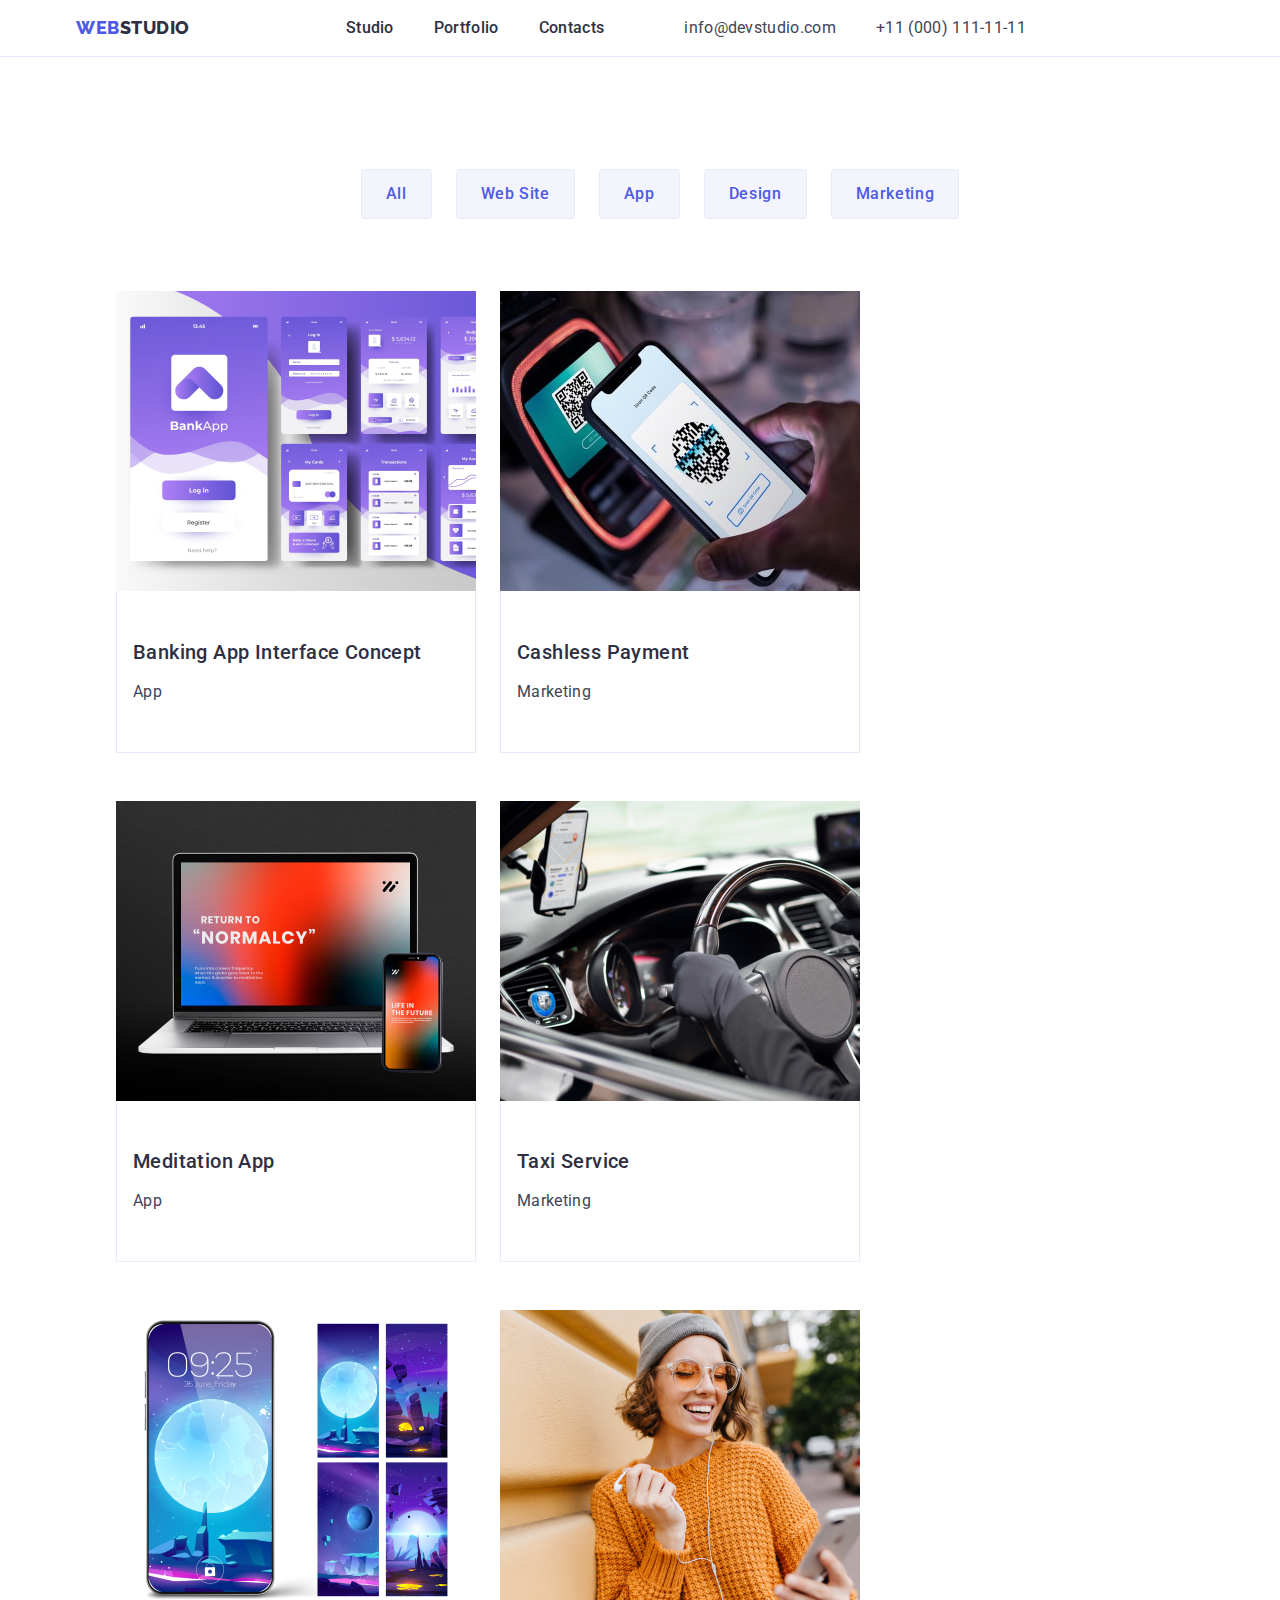
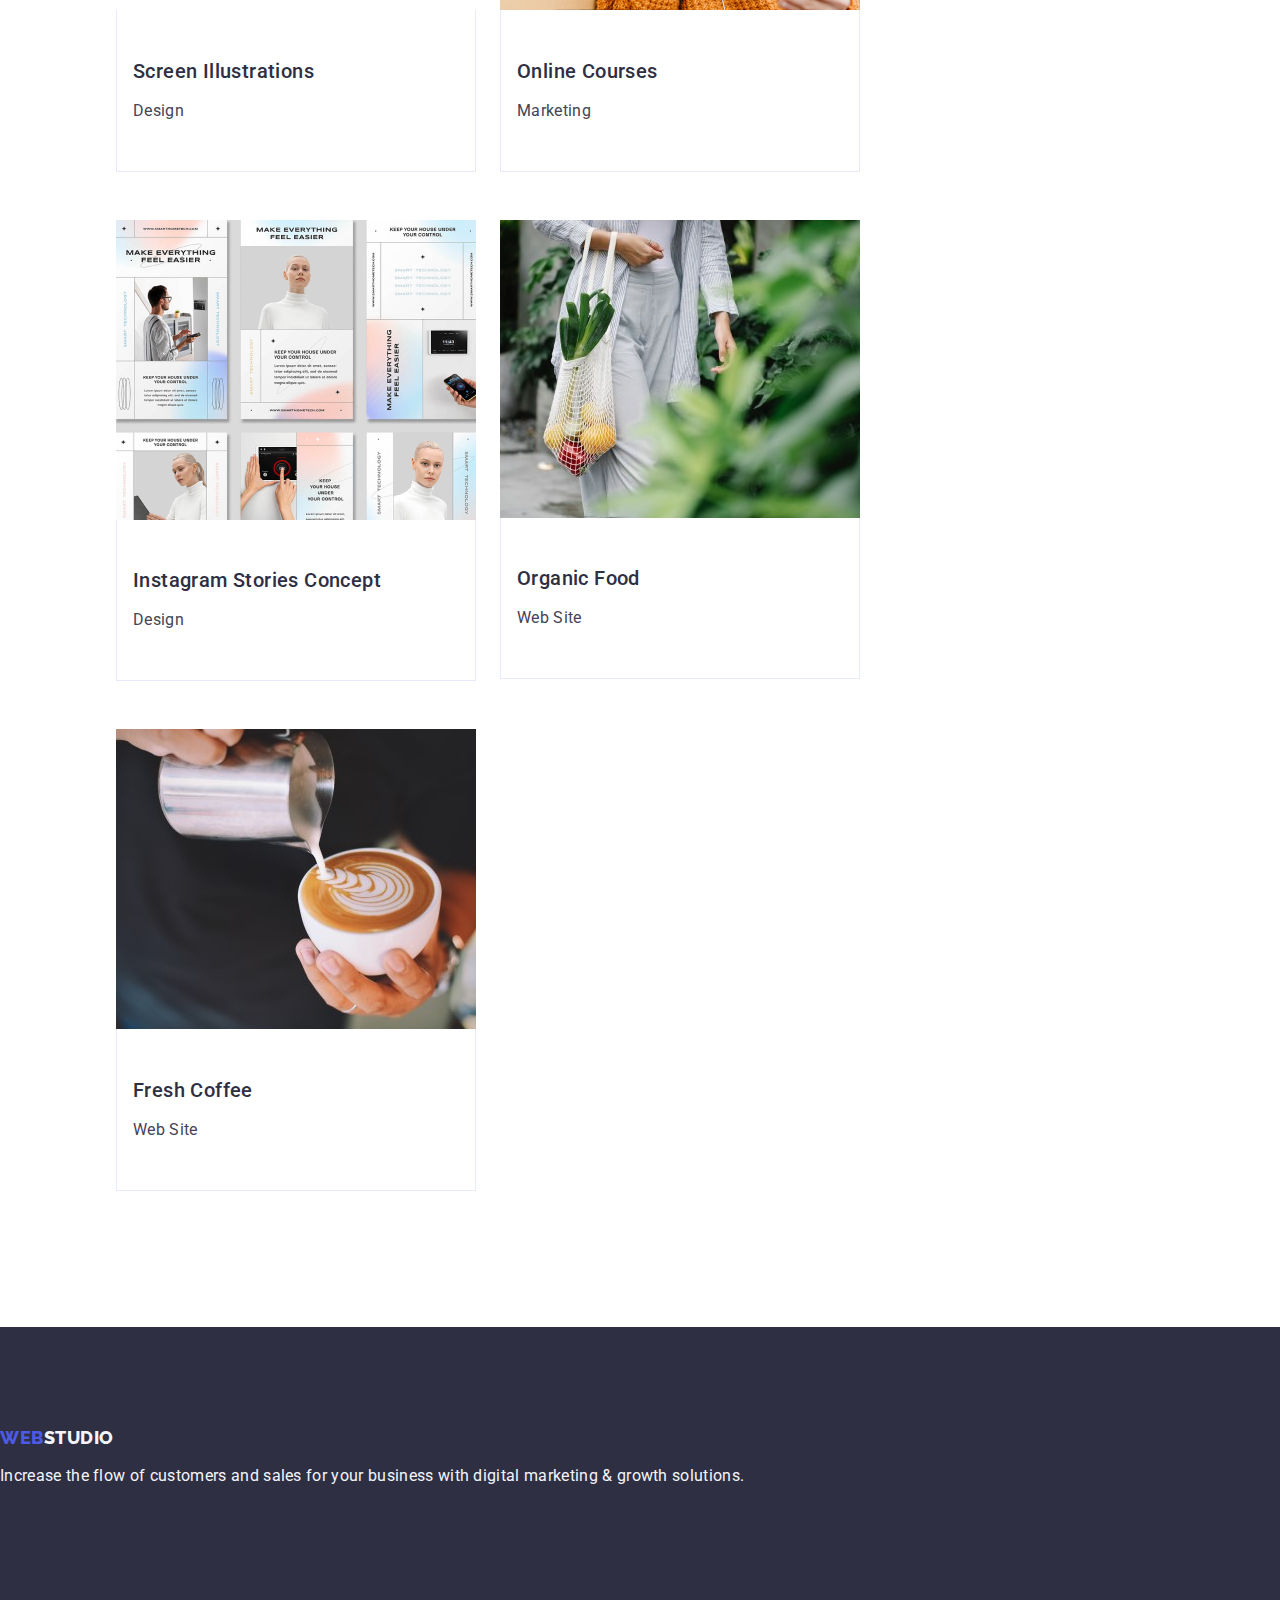
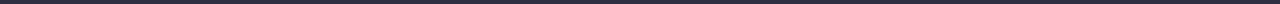
==== portfolio.html @ c30b7fd1 "revert" ====
<!DOCTYPE html>
<html lang="en">
  <head>
    <meta charset="UTF-8" />
    <meta name="viewport" content="width=device-width, initial-scale=1.0" />
    <title>Document</title>
    <link rel="fonts" href="https://fonts.googleapis.com" />
    <link rel="fonts" href="https://fonts.gstatic.com" />
    <link
      href="https://fonts.googleapis.com/css?family=Raleway"
      rel="stylesheet"
    />
    <link
      href="https://fonts.googleapis.com/css?family=Roboto"
      rel="stylesheet"
    />
    <link
      rel="stylesheet"
      href="https://cdnjs.cloudflare.com/ajax/libs/modern-normalize/1.0.0/modern-normalize.min.css"
    />
    <link rel="stylesheet" href="css/style.css" />
  </head>
  <body>
    <header class="header-style">
      <div class="div-style container">
        <nav class="liststyle nav-style nav-style-hwthree">
          <a class="logo-style link logo-style-hwthree" href="./index.html"
            >Web<span class="inside-logo">Studio</span></a
          >
          <!-- This is the menu area -->
          <ul class="list menu-style-hwthree">
            <li class="menustyle-li-hwthree">
              <a
                class="link-style link menulist-linkstyle-hwthree"
                href="./index.html"
                >Studio</a
              >
            </li>
            <li class="menustyle-li-hwthree">
              <a
                class="link-style link menulist-linkstyle-hwthree"
                href="./portfolio.html"
                >Portfolio</a
              >
            </li>
            <li class="menustyle-li-hwthree">
              <a class="link-style link menulist-linkstyle-hwthree" href=""
                >Contacts</a
              >
            </li>
          </ul>
        </nav>
        <address class="address-style">
          <ul class="list address-style-hwthree">
            <li>
              <a class="contacts-color link" href="mailto:info@devstudio.com"
                >info@devstudio.com</a
              >
            </li>
            <li>
              <a class="contacts-color link" href="tel:+110001111111"
                >+11 (000) 111-11-11</a
              >
            </li>
          </ul>
        </address>
      </div>
    </header>
    <main>
    <!--This is Main,  with one section only, BUTTONS -->
    <main>
      <section class="portfoliosection-hwthree">
        <div class="container">
          <h1 class="visually-hidden">This is Portfolio Header</h1>
          <ul class="list portfoliobuttonlist">
            <li class="portfoliobutton-li">
              <button
                class="portfoliobutton-style portfoliobuttonstyle-hwthree"
                type="button"
              >
                All
              </button>
            </li>
            <li class="portfoliobutton-li">
              <button
                class="portfoliobutton-style portfoliobuttonstyle-hwthree"
                type="button"
              >
                Web Site
              </button>
            </li>
            <li class="portfoliobutton-li">
              <button
                class="portfoliobutton-style portfoliobuttonstyle-hwthree"
                type="button"
              >
                App
              </button>
            </li>
            <li class="portfoliobutton-li">
              <button
                class="portfoliobutton-style portfoliobuttonstyle-hwthree"
                type="button"
              >
                Design
              </button>
            </li>
            <li class="portfoliobutton-li">
              <button
                class="portfoliobutton-style portfoliobuttonstyle-hwthree"
                type="button"
              >
                Marketing
              </button>
            </li>
          </ul>
          <!--  Ths is the images part -->
          <ul class="list portfolioservices-list-ul">
            <li class="portfolio">
              <a class="link" href=""
                ><img src="./images/picone.jpg" alt="pic-one" width="360" />
                <div class="portfoliolist-container">
                  <h2 class="portfolio-headers portfolioheaders-hwthree">
                    Banking App Interface Concept
                  </h2>
                  <p class="portfolio-p">App</p>
                </div>
              </a>
            </li>

            <li class="portfolio">
              <a class="link" href=""
                ><img src="./images/pictwo.jpg" alt="pic-two" width="360" />
                <div class="portfoliolist-container">
                  <h2 class="portfolio-headers portfolioheaders-hwthree">
                    Cashless Payment
                  </h2>
                  <p class="portfolio-p">Marketing</p>
                </div>
              </a>
            </li>

            <li class="portfolio">
              <a class="link" href=""
                ><img src="./images/picthree.jpg" alt="pic-three" width="360" />
                <div class="portfoliolist-container">
                  <h2 class="portfolio-headers portfolioheaders-hwthree">
                    Meditation App
                  </h2>

                  <p class="portfolio-p">App</p>
                </div></a
              >
            </li>

            <li class="portfolio">
              <a class="link" href=""
                ><img src="./images/picfour.jpg" alt="pic-four" width="360" />

                <div class="portfoliolist-container">
                  <h2 class="portfolio-headers portfolioheaders-hwthree">
                    Taxi Service
                  </h2>

                  <p class="portfolio-p">Marketing</p>
                </div></a
              >
            </li>

            <li class="portfolio">
              <a class="link" href=""
                ><img src="./images/picfive.jpg" alt="pic-five" width="360" />
                <div class="portfoliolist-container">
                  <h2 class="portfolio-headers portfolioheaders-hwthree">
                    Screen Illustrations
                  </h2>
                  <p class="portfolio-p">Design</p>
                </div></a
              >
            </li>

            <li class="portfolio">
              <a class="link" href=""
                ><img src="./images/picsix.jpg" alt="pic-six" width="360" />
                <div class="portfoliolist-container">
                  <h2 class="portfolio-headers portfolioheaders-hwthree">
                    Online Courses
                  </h2>

                  <p class="portfolio-p">Marketing</p>
                </div></a
              >
            </li>
            <li class="portfolio">
              <a class="link" href=""
                ><img src="./images/picseven.jpg" alt="pic-seven" width="360" />
                <div class="portfoliolist-container">
                  <h2 class="portfolio-headers portfolioheaders-hwthree">
                    Instagram Stories Concept
                  </h2>

                  <p class="portfolio-p">Design</p>
                </div></a
              >
            </li>
            <li class="portfolio">
              <a class="link" href=""
                ><img src="./images/piceight.jpg" alt="pic-eight" width="360" />
                <div class="portfoliolist-container">
                  <h2 class="portfolio-headers portfolioheaders-hwthree">
                    Organic Food
                  </h2>

                  <p class="portfolio-p">Web Site</p>
                </div></a
              >
            </li>
            <li class="portfolio">
              <a class="link" href=""
                ><img src="./images/picnine.jpg" alt="pic-nine" width="360" />
                <div class="portfoliolist-container">
                  <h2 class="portfolio-headers portfolioheaders-hwthree">
                    Fresh Coffee
                  </h2>

                  <p class="portfolio-p">Web Site</p>
                </div></a
              >
            </li>
          </ul>
        </div>
      </section>
    </main>
    <!--This is footer-->
    <footer class="footer-style">
      <a class="logo-style link" href="./index.html"
        >Web<span class="footerinside-logo">Studio</span></a
      >
      <p class="footer-paragraph">
        Increase the flow of customers and sales for your business with digital
        marketing & growth solutions.
      </p>
    </footer>
  </body>
</html>
---- css/style.css ----
:root {
  --button-border-color: #e7e9fc;
}

body {
  font-family: Roboto, sans-serif;
  color: #434455;
  background-color: #ffffff;
}

/* styles for header */

.logo-style {
  font-family: "Raleway", sans-serif;
  font-weight: 800;
  font-size: 18px;
  line-height: 1.17;
  letter-spacing: 0.03em;
  text-transform: uppercase;
  color: #4d5ae5;
}

/* this is default LINK style - apply in all list tags*/

.link {
  text-decoration: none;
}

.link:hover,
:focus,
:active {
  color: #404bbf;
}

.inside-logo {
  color: #2e2f42;
}

.list {
  list-style: none;
}

.link-style {
  font-weight: 500;
  line-height: 1.5;
  letter-spacing: 0.02em;
  color: #2e2f42;
}

.link-style:hover {
  color: #404bbf;
}
.link-style:focus {
  color: #404bbf;
}
.link-style:active {
  color: #404bbf;
}

.address-style {
  font-style: normal;
  line-height: 1.5;
  letter-spacing: 0.02em;
}

.contacts-color {
  color: #434455;
}

.contacts-color:hover {
  color: #404bbf;
}
.contacts-color:focus {
  color: #404bbf;
}
.contacts-color:active {
  color: #404bbf;
}

/* styles for first section */
.first-section {
  background-color: #2e2f42;
}
.first-section-header {
  font-size: 56px;
  line-height: 1.07;
  text-align: center;
  letter-spacing: 0.02em;
  color: #ffffff;
}

.first-section-button {
  background-color: #4d5ae5;
  font-family: Roboto, sans-serif;
  color: #434455;
  font-weight: 500;
  font-size: 16px;
  line-height: 1.5;
  letter-spacing: 0.04em;
  color: #ffffff;
}

.first-section-button:hover,
:focus {
  background-color: #404bbf;
}

.first-section-button :hover :focus {
  color: #404bbf;
}
.first-section-button {
  border: 1px solid #e7e9fc;
}
.first-section-button {
  border: 1px solid transparent;
}

.first-section-button {
  cursor: pointer;
}
/* styles for second section */
.section-two-headers {
  font-weight: 500;
  font-size: 20px;
  line-height: 1.2;
  letter-spacing: 0.02em;
  color: #2e2f42;
}
.section-two-paragraphs {
  font-size: 16px;
  line-height: 1.5;
  letter-spacing: 0.02em;
  margin-bottom: 8px;
}

/* styles for thitd section */

.section-three-header {
  font-size: 36px;
  line-height: 1.11;
  text-align: center;
  letter-spacing: 0.02em;
  text-transform: capitalize;
  color: #2e2f42;
}

/* styles for fourth section */
.fourth-section {
  background-color: #f4f4fd;
}

.fourth-section-header {
  font-size: 36px;
  line-height: 1.11;
  text-align: center;
  letter-spacing: 0.02em;
  text-transform: capitalize;
  color: #2e2f42;
  background-color: #ffffff;
}

.employee-bgcolor {
  background-color: #ffffff;
}

.fourthsectionemployee-name {
  font-weight: 500;
  font-size: 20px;
  line-height: 1.2;
  letter-spacing: 0.02em;
  color: #2e2f42;
}

.fourthsectionemployee-position {
  font-size: 16px;
  line-height: 1.5;
  letter-spacing: 0.02em;
  color: #434455;
}

/* styles for footer */
.footer-style {
  background-color: #2e2f42;
}

.footer-paragraph {
  line-height: 1.5;
  color: #f4f4fd;
  letter-spacing: 0.02em;
}

.footerinside-logo {
  color: #f4f4fd;
}

/* this is for Portfolio Styling */

/* this is for Portfolio Styling - main page */

.portfoliobutton-style {
  font-family: Roboto, sans-serif;
  font-weight: 500;
  font-size: 16px;
  line-height: 1.5;
  letter-spacing: 0.04em;
  color: #4d5ae5;
  background-color: #f4f4fd;
}

.portfolio-headers {
  font-weight: 500;
  font-size: 20px;
  line-height: 1.2;
  letter-spacing: 0.02em;
  color: #2e2f42;
}

.portfoliobutton-style :hover,
:focus {
  color: #ffffff;
  background-color: #404bbf;
}

.portfoliobutton-style:hover {
  color: #ffffff;
}

.portfoliobutton-style {
  cursor: pointer;
}

.portfolio-p {
  font-size: 16px;
  line-height: 1.5;
  letter-spacing: 0.02em;
  color: #434455;
}

/* STYLES for HW3 starts HERE */

/* HEADER - index and portfolio */

.header-style {
  border-bottom: 1px solid #e7e9fc;
}

.div-style {
  display: flex;
}

.container {
  width: 1158px;
  margin: 0 auto;
  padding-left: 15px;
  padding-right: 15px;
}

.nav-style {
  display: flex;
  align-items: center;
}

.logo-style-hwthree {
  margin-right: 76px;
}

.nav-style-hwthree {
  display: flex;
  gap: 40px;
}

.menu-style-hwthree {
  display: flex;
  margin-right: 40px;
}

.menu-style-hwthree {
  gap: 40px;
}

.menustyle-li-hwthree {
  gap: 40px;
}

.link-style-hwthree {
  padding: 24px 0 24px;
}

.list-style-hwthree {
  gap: 40px;
  margin-right: 40px;
  margin-right: 0;
}

.menulist-linkstyle-hwthree {
  padding: 24px 0;
}

.address-style-hwthree {
  display: flex;
  gap: 40px;
}

img {
  display: block;
}

/* Main page sec 1 - index */

.first-section-hwthree {
  padding: 188px 0 188px;
}

.firstsecheader-hwthree {
  max-width: 496px;
}

.firstsec-button {
  display: block;
  min-width: 169px;
  height: 56px;
  border: none;
  background-color: #4d5ae5;
  border-radius: 4px;
}
.firstsec-button {
  cursor: pointer;
}

/* Main page sec 2 - index */

.visually-hidden {
  position: absolute;
  width: 1px;
  height: 1px;
  margin: -1px;
  border: 0;
  padding: 0;

  white-space: nowrap;
  clip-path: inset(100%);
  clip: rect(0 0 0 0);
  overflow: hidden;
  outline: 0;
  outline-offset: 0;
}

.second-section-hwthree {
  padding: 120px 0 120px;
}

.sectwolist-hwthree {
  display: flex;
  gap: 24px;
}

.features-item {
  width: calc((100% - 72px) / 4);
  margin: 24px;
}

.section-two-headers-hwthree {
  margin-bottom: 8px;
}

/* Main page sec 3 - index */

.third-sec-hwthree {
  padding-bottom: 120px;
}

.section-three-header-hwthree {
  margin-bottom: 72px;
}

.secthree-ul-list-style {
  display: flex;
  gap: 24px;
}

.secthree-list-style-hwthree {
  flex-basis: calc((100% - 48px) / 3);
}

/* Main page sec 4 - index */

.fourth-section {
  padding: 120px 0;
}

.fourth-section-header-hwthree {
  margin-bottom: 72px;
}

.fourth-section-ul-hwthree {
  display: flex;
  gap: 24px;
}

.employeeliststyle-hwthree {
  border-radius: 0px 0px 4px 4px;
}

.employeedivstyle-hwthree {
  padding: 32px 0;
}

.employeenamestyle-hwthree {
  text-align: center;
  margin-bottom: 8px;
}

.positionstyle-hwthree {
  text-align: center;
}

/* Index Footer */

.footer-style {
  padding: 100px 0;
}

.footerlink-hwthree {
  display: inline-block;
  margin-bottom: 16px;
}

.footer-p-hwthree {
  max-width: 264px;
}

/* Portfolio Main */

/* Portfolio Main - buttons */

.portfoliosection-hwthree {
  padding: 96px 0 120px 0;
}

.portfoliobuttonstyle-hwthree {
  padding: 12px 24px;
  border: 1px solid #e7e9fc;
  border-radius: 4px;
}

.portfoliobuttonstyle-hwthree {
  border: 1px solid #e7e9fc;
}

.portfoliobuttonstyle-hwthree :hover,
:focus {
  border-color: transparent;
}

.portfoliobuttonstyle-hwthree {
  border: 1px solid #e7e9fc;
}
.portfoliobuttonstyle-hwthree :hover {
  border: 1px solid transparent;
}

.portfoliobuttonlist {
  display: flex;
  justify-content: center;
  gap: 24px;
  margin-bottom: 72px;
}

/* Portfolio Main - images, services */

.portfolioservices-list-ul {
  display: flex;
  flex-wrap: wrap;
  column-gap: 24px;
  row-gap: 48px;
}
.portfoliolist-container {
  padding: 32px 16px;
  border: 1px solid #e7e9fc;
  border-top: none;
}

.linkdiv-hwthree {
}

.portdivstyle-hwthree {
  padding: 32px 16px;
  border: 1px solid #e7e9fc;
  border-top: none;
}

.portfolioheaders-hwthree {
  margin-bottom: 8px;
}
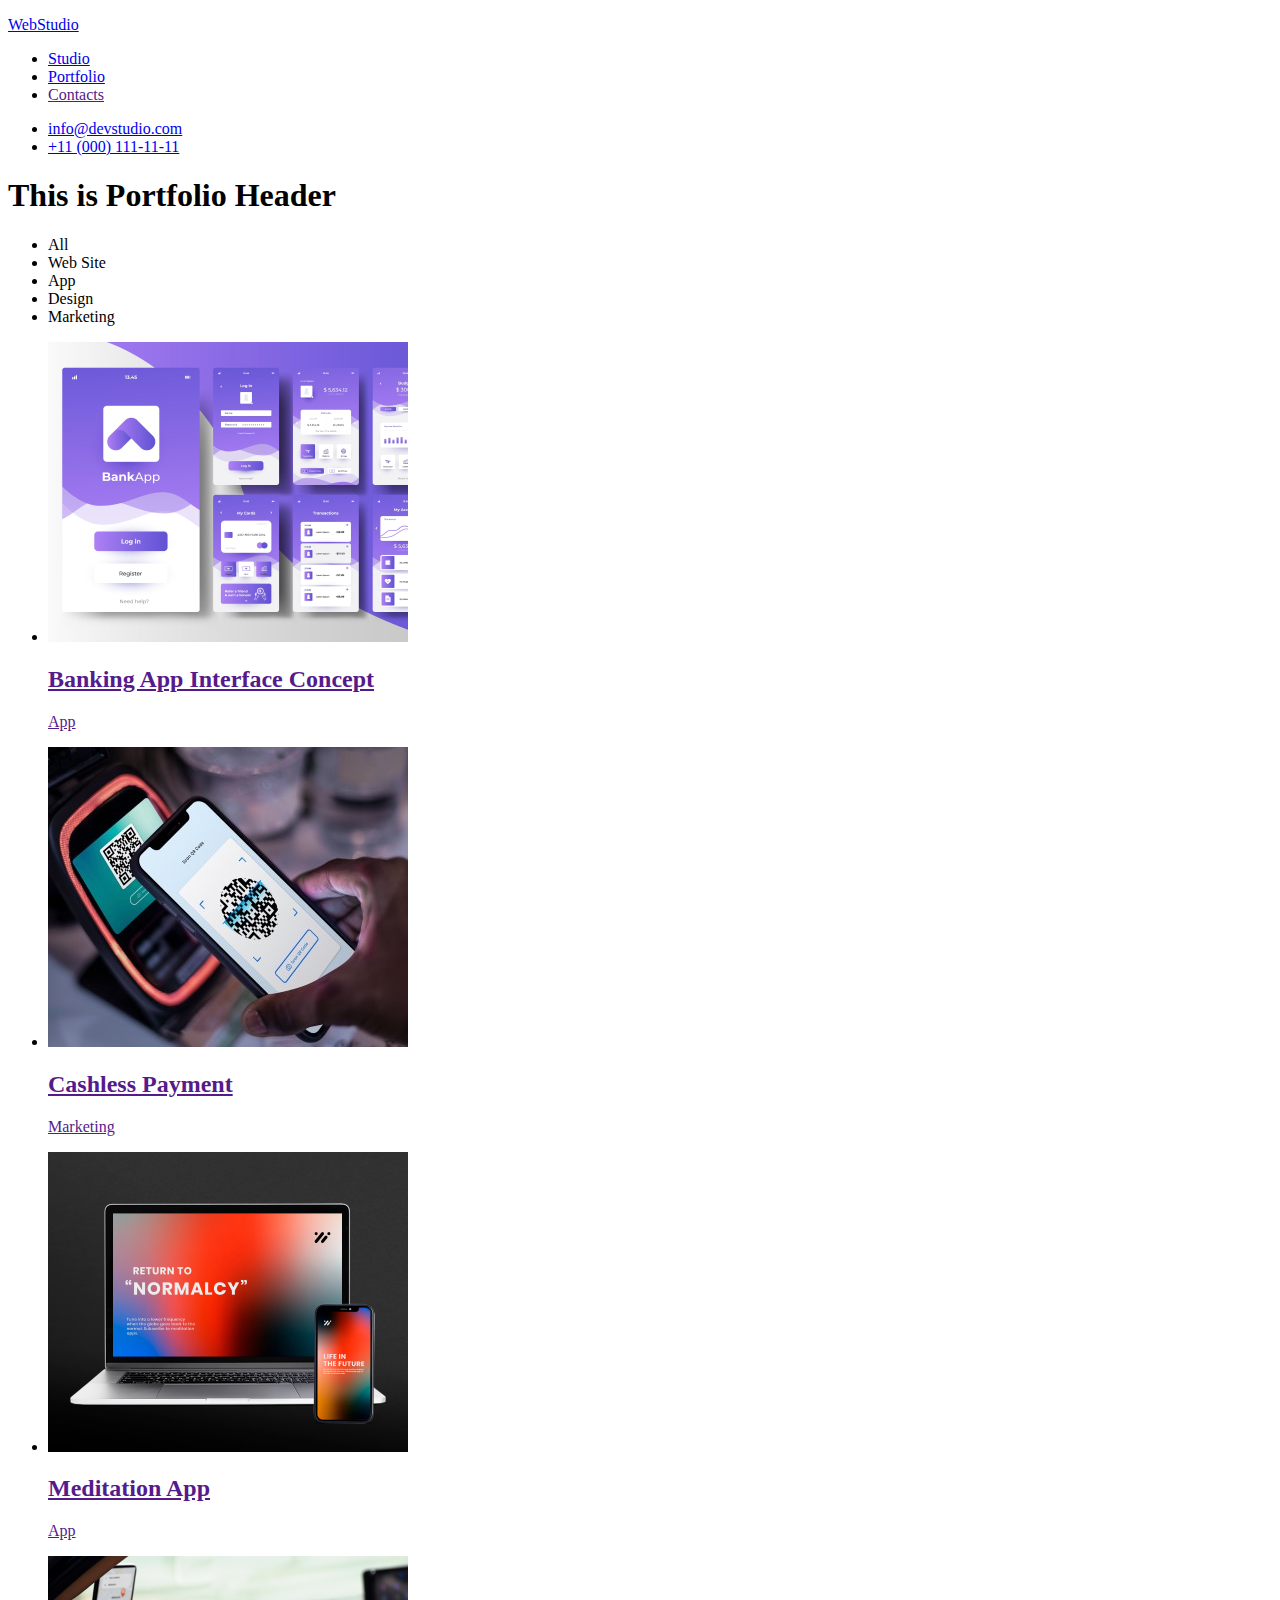
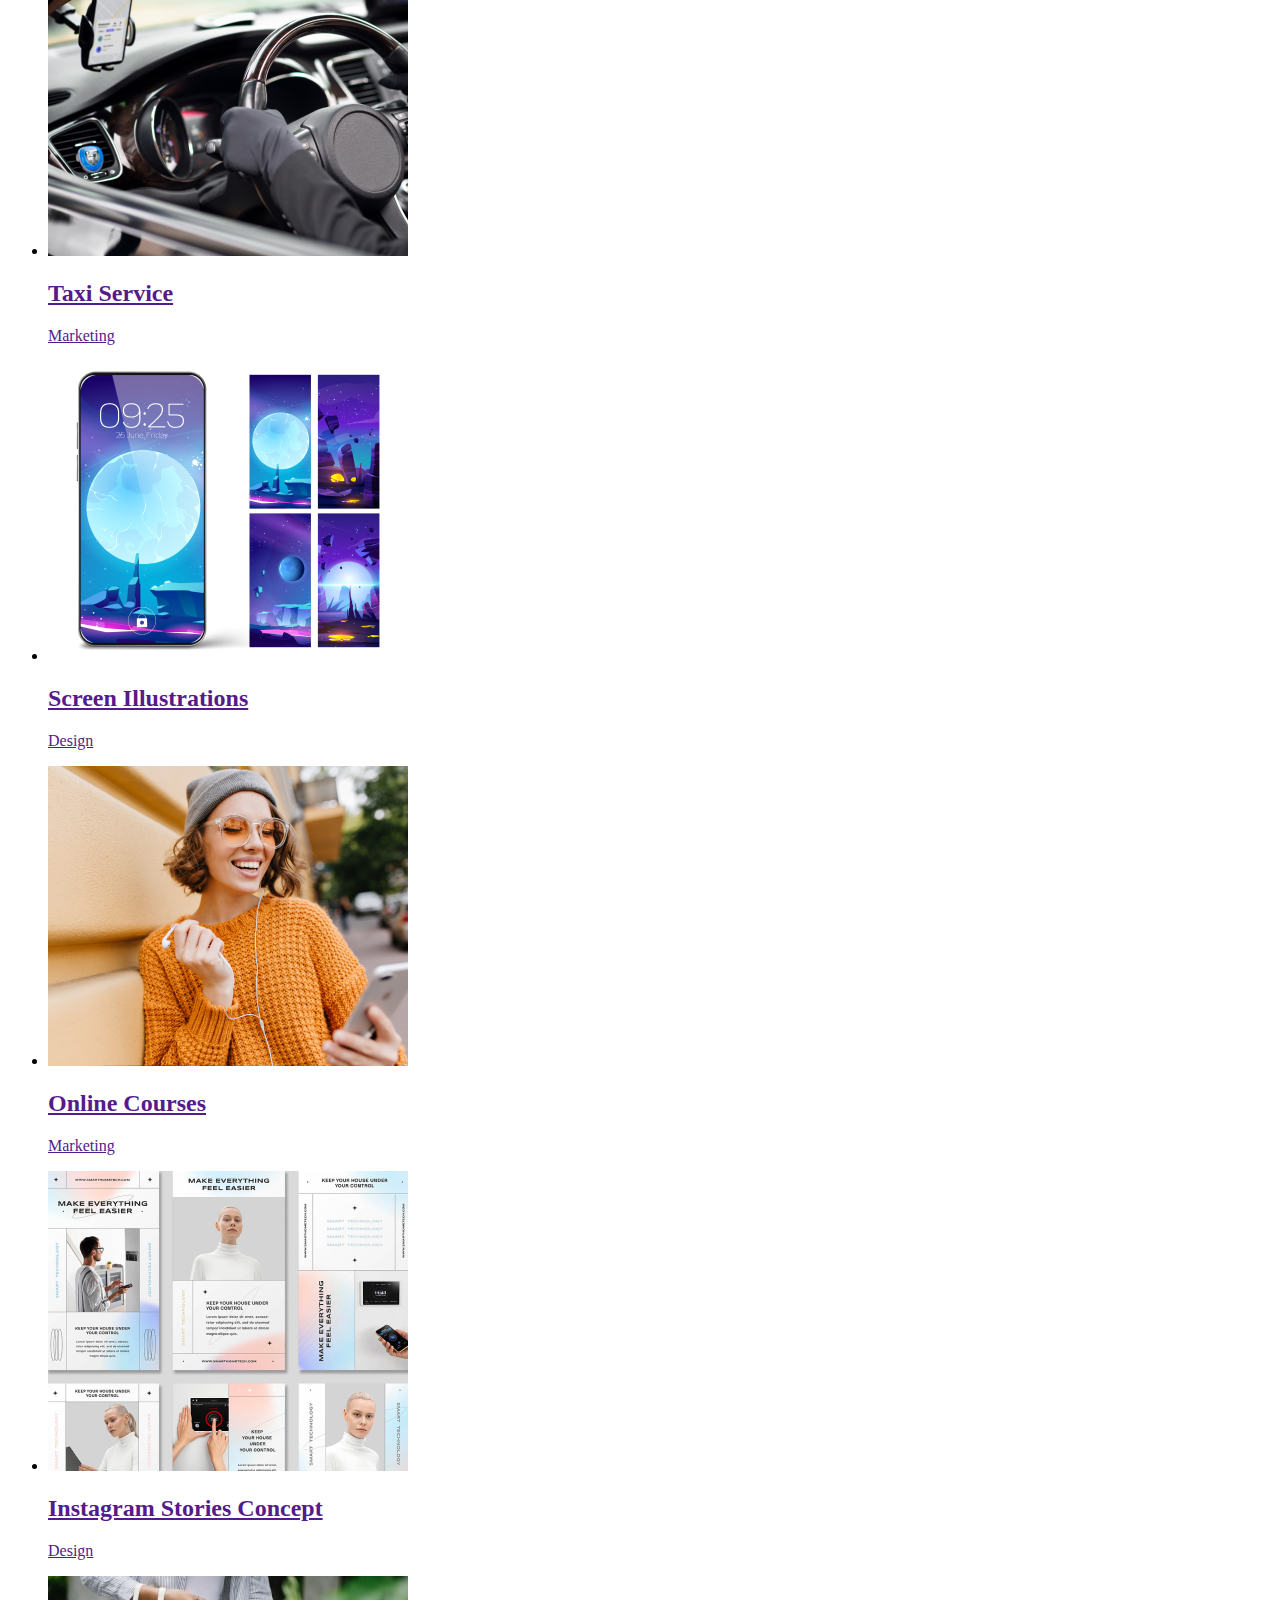
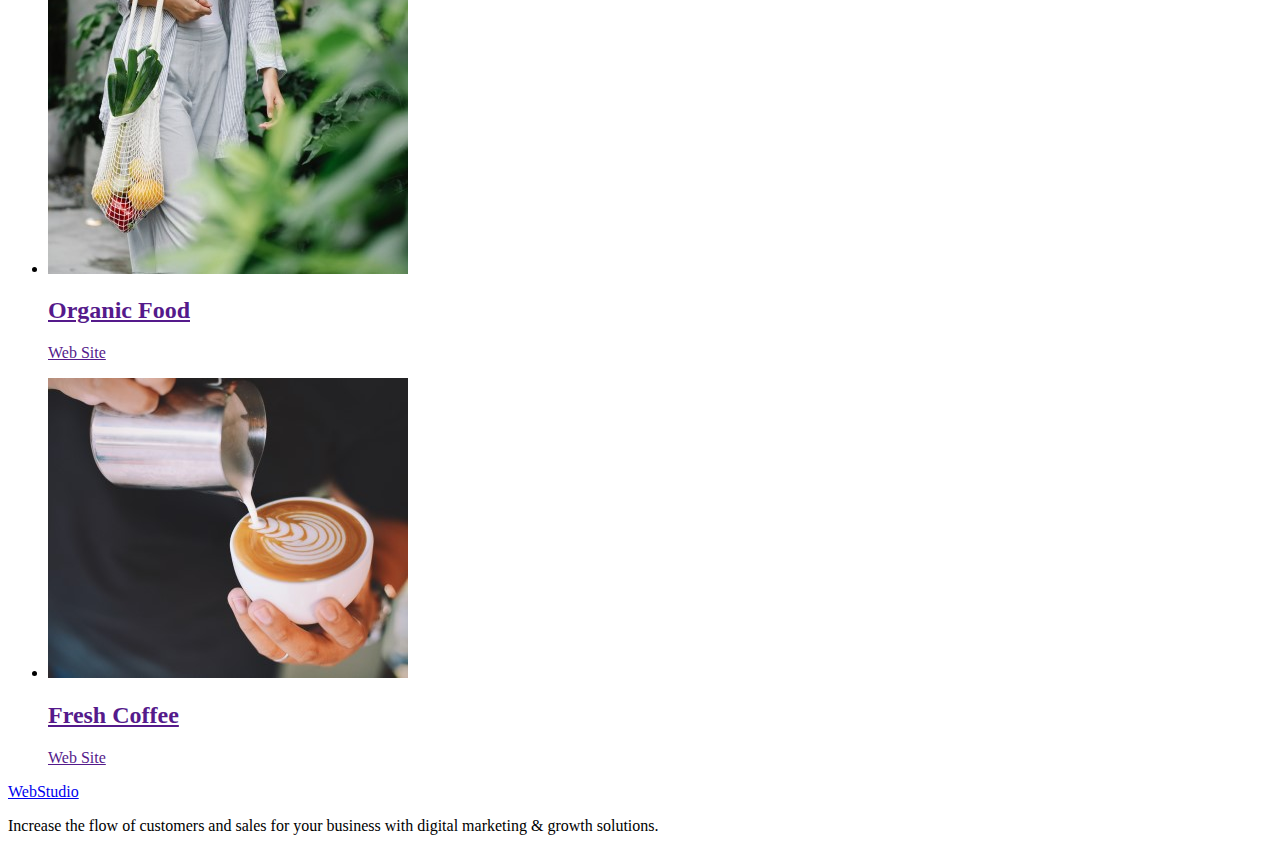
==== commit 720813d1: "washed portfolio" ====
--- a/portfolio.html
+++ b/portfolio.html
@@ -1,245 +1,106 @@
 <!DOCTYPE html>
-<html lang="en">
+<html>
   <head>
-    <meta charset="UTF-8" />
-    <meta name="viewport" content="width=device-width, initial-scale=1.0" />
     <title>Document</title>
-    <link rel="fonts" href="https://fonts.googleapis.com" />
-    <link rel="fonts" href="https://fonts.gstatic.com" />
-    <link
-      href="https://fonts.googleapis.com/css?family=Raleway"
-      rel="stylesheet"
-    />
-    <link
-      href="https://fonts.googleapis.com/css?family=Roboto"
-      rel="stylesheet"
-    />
-    <link
-      rel="stylesheet"
-      href="https://cdnjs.cloudflare.com/ajax/libs/modern-normalize/1.0.0/modern-normalize.min.css"
-    />
-    <link rel="stylesheet" href="css/style.css" />
   </head>
   <body>
-    <header class="header-style">
-      <div class="div-style container">
-        <nav class="liststyle nav-style nav-style-hwthree">
-          <a class="logo-style link logo-style-hwthree" href="./index.html"
-            >Web<span class="inside-logo">Studio</span></a
-          >
-          <!-- This is the menu area -->
-          <ul class="list menu-style-hwthree">
-            <li class="menustyle-li-hwthree">
-              <a
-                class="link-style link menulist-linkstyle-hwthree"
-                href="./index.html"
-                >Studio</a
-              >
-            </li>
-            <li class="menustyle-li-hwthree">
-              <a
-                class="link-style link menulist-linkstyle-hwthree"
-                href="./portfolio.html"
-                >Portfolio</a
-              >
-            </li>
-            <li class="menustyle-li-hwthree">
-              <a class="link-style link menulist-linkstyle-hwthree" href=""
-                >Contacts</a
-              >
-            </li>
-          </ul>
-        </nav>
-        <address class="address-style">
-          <ul class="list address-style-hwthree">
-            <li>
-              <a class="contacts-color link" href="mailto:info@devstudio.com"
-                >info@devstudio.com</a
-              >
-            </li>
-            <li>
-              <a class="contacts-color link" href="tel:+110001111111"
-                >+11 (000) 111-11-11</a
-              >
-            </li>
-          </ul>
-        </address>
-      </div>
-    </header>
-    <main>
-    <!--This is Main,  with one section only, BUTTONS -->
-    <main>
-      <section class="portfoliosection-hwthree">
-        <div class="container">
-          <h1 class="visually-hidden">This is Portfolio Header</h1>
-          <ul class="list portfoliobuttonlist">
-            <li class="portfoliobutton-li">
-              <button
-                class="portfoliobutton-style portfoliobuttonstyle-hwthree"
-                type="button"
-              >
-                All
-              </button>
-            </li>
-            <li class="portfoliobutton-li">
-              <button
-                class="portfoliobutton-style portfoliobuttonstyle-hwthree"
-                type="button"
-              >
-                Web Site
-              </button>
-            </li>
-            <li class="portfoliobutton-li">
-              <button
-                class="portfoliobutton-style portfoliobuttonstyle-hwthree"
-                type="button"
-              >
-                App
-              </button>
-            </li>
-            <li class="portfoliobutton-li">
-              <button
-                class="portfoliobutton-style portfoliobuttonstyle-hwthree"
-                type="button"
-              >
-                Design
-              </button>
-            </li>
-            <li class="portfoliobutton-li">
-              <button
-                class="portfoliobutton-style portfoliobuttonstyle-hwthree"
-                type="button"
-              >
-                Marketing
-              </button>
-            </li>
-          </ul>
-          <!--  Ths is the images part -->
-          <ul class="list portfolioservices-list-ul">
-            <li class="portfolio">
-              <a class="link" href=""
-                ><img src="./images/picone.jpg" alt="pic-one" width="360" />
-                <div class="portfoliolist-container">
-                  <h2 class="portfolio-headers portfolioheaders-hwthree">
-                    Banking App Interface Concept
-                  </h2>
-                  <p class="portfolio-p">App</p>
-                </div>
-              </a>
-            </li>
-
-            <li class="portfolio">
-              <a class="link" href=""
-                ><img src="./images/pictwo.jpg" alt="pic-two" width="360" />
-                <div class="portfoliolist-container">
-                  <h2 class="portfolio-headers portfolioheaders-hwthree">
-                    Cashless Payment
-                  </h2>
-                  <p class="portfolio-p">Marketing</p>
-                </div>
-              </a>
-            </li>
-
-            <li class="portfolio">
-              <a class="link" href=""
-                ><img src="./images/picthree.jpg" alt="pic-three" width="360" />
-                <div class="portfoliolist-container">
-                  <h2 class="portfolio-headers portfolioheaders-hwthree">
-                    Meditation App
-                  </h2>
-
-                  <p class="portfolio-p">App</p>
-                </div></a
-              >
-            </li>
-
-            <li class="portfolio">
-              <a class="link" href=""
-                ><img src="./images/picfour.jpg" alt="pic-four" width="360" />
-
-                <div class="portfoliolist-container">
-                  <h2 class="portfolio-headers portfolioheaders-hwthree">
-                    Taxi Service
-                  </h2>
-
-                  <p class="portfolio-p">Marketing</p>
-                </div></a
-              >
-            </li>
-
-            <li class="portfolio">
-              <a class="link" href=""
-                ><img src="./images/picfive.jpg" alt="pic-five" width="360" />
-                <div class="portfoliolist-container">
-                  <h2 class="portfolio-headers portfolioheaders-hwthree">
-                    Screen Illustrations
-                  </h2>
-                  <p class="portfolio-p">Design</p>
-                </div></a
-              >
-            </li>
-
-            <li class="portfolio">
-              <a class="link" href=""
-                ><img src="./images/picsix.jpg" alt="pic-six" width="360" />
-                <div class="portfoliolist-container">
-                  <h2 class="portfolio-headers portfolioheaders-hwthree">
-                    Online Courses
-                  </h2>
-
-                  <p class="portfolio-p">Marketing</p>
-                </div></a
-              >
-            </li>
-            <li class="portfolio">
-              <a class="link" href=""
-                ><img src="./images/picseven.jpg" alt="pic-seven" width="360" />
-                <div class="portfoliolist-container">
-                  <h2 class="portfolio-headers portfolioheaders-hwthree">
-                    Instagram Stories Concept
-                  </h2>
-
-                  <p class="portfolio-p">Design</p>
-                </div></a
-              >
-            </li>
-            <li class="portfolio">
-              <a class="link" href=""
-                ><img src="./images/piceight.jpg" alt="pic-eight" width="360" />
-                <div class="portfoliolist-container">
-                  <h2 class="portfolio-headers portfolioheaders-hwthree">
-                    Organic Food
-                  </h2>
-
-                  <p class="portfolio-p">Web Site</p>
-                </div></a
-              >
-            </li>
-            <li class="portfolio">
-              <a class="link" href=""
-                ><img src="./images/picnine.jpg" alt="pic-nine" width="360" />
-                <div class="portfoliolist-container">
-                  <h2 class="portfolio-headers portfolioheaders-hwthree">
-                    Fresh Coffee
-                  </h2>
-
-                  <p class="portfolio-p">Web Site</p>
-                </div></a
-              >
-            </li>
-          </ul>
-        </div>
-      </section>
-    </main>
-    <!--This is footer-->
-    <footer class="footer-style">
-      <a class="logo-style link" href="./index.html"
-        >Web<span class="footerinside-logo">Studio</span></a
-      >
-      <p class="footer-paragraph">
-        Increase the flow of customers and sales for your business with digital
-        marketing & growth solutions.
-      </p>
-    </footer>
+    <p><a href="./index.html">WebStudio</a></p>
+    <ul>
+      <li>
+        <a href="./index.html">Studio</a>
+      </li>
+      <li>
+        <a href="./portfolio.html">Portfolio</a>
+      </li>
+      <li>
+        <a href="">Contacts</a>
+      </li>
+    </ul>
+    <ul>
+      <li>
+        <a href="mailto:info@devstudio.com">info@devstudio.com</a>
+      </li>
+      <li>
+        <a href="tel:+110001111111">+11 (000) 111-11-11</a>
+      </li>
+    </ul>
+    <h1>This is Portfolio Header</h1>
+    <ul>
+      <li>All</li>
+      <li>Web Site</li>
+      <li>App</li>
+      <li>Design</li>
+      <li>Marketing</li>
+    </ul>
+    <ul>
+      <li>
+        <a href=""
+          ><img src="./images/picone.jpg" alt="pic-one" width="360" />
+          <h2>Banking App Interface Concept</h2>
+          <p>App</p></a
+        >
+      </li>
+      <li>
+        <a href=""
+          ><img src="./images/pictwo.jpg" alt="pic-two" width="360" />
+          <h2>Cashless Payment</h2>
+          <p>Marketing</p></a
+        >
+      </li>
+      <li>
+        <a href=""
+          ><img src="./images/picthree.jpg" alt="pic-three" width="360" />
+          <h2>Meditation App</h2>
+          <p>App</p></a
+        >
+      </li>
+      <li>
+        <a href=""
+          ><img src="./images/picfour.jpg" alt="pic-four" width="360" />
+          <h2>Taxi Service</h2>
+          <p>Marketing</p></a
+        >
+      </li>
+      <li>
+        <a href=""
+          ><img src="./images/picfive.jpg" alt="pic-five" width="360" />
+          <h2>Screen Illustrations</h2>
+          <p>Design</p></a
+        >
+      </li>
+      <li>
+        <a href=""
+          ><img src="./images/picsix.jpg" alt="pic-six" width="360" />
+          <h2>Online Courses</h2>
+          <p>Marketing</p></a
+        >
+      </li>
+      <li>
+        <a href=""
+          ><img src="./images/picseven.jpg" alt="pic-seven" width="360" />
+          <h2>Instagram Stories Concept</h2>
+          <p>Design</p></a
+        >
+      </li>
+      <li>
+        <a href=""
+          ><img src="./images/piceight.jpg" alt="pic-eight" width="360" />
+          <h2>Organic Food</h2>
+          <p>Web Site</p></a
+        >
+      </li>
+      <li>
+        <a href=""
+          ><img src="./images/picnine.jpg" alt="pic-nine" width="360" />
+          <h2>Fresh Coffee</h2>
+          <p>Web Site</p></a
+        >
+      </li>
+    </ul>
+    <a href="./index.html">WebStudio</a>
+    <p>
+      Increase the flow of customers and sales for your business with digital
+      marketing & growth solutions.
+    </p>
   </body>
-</html>+</html>
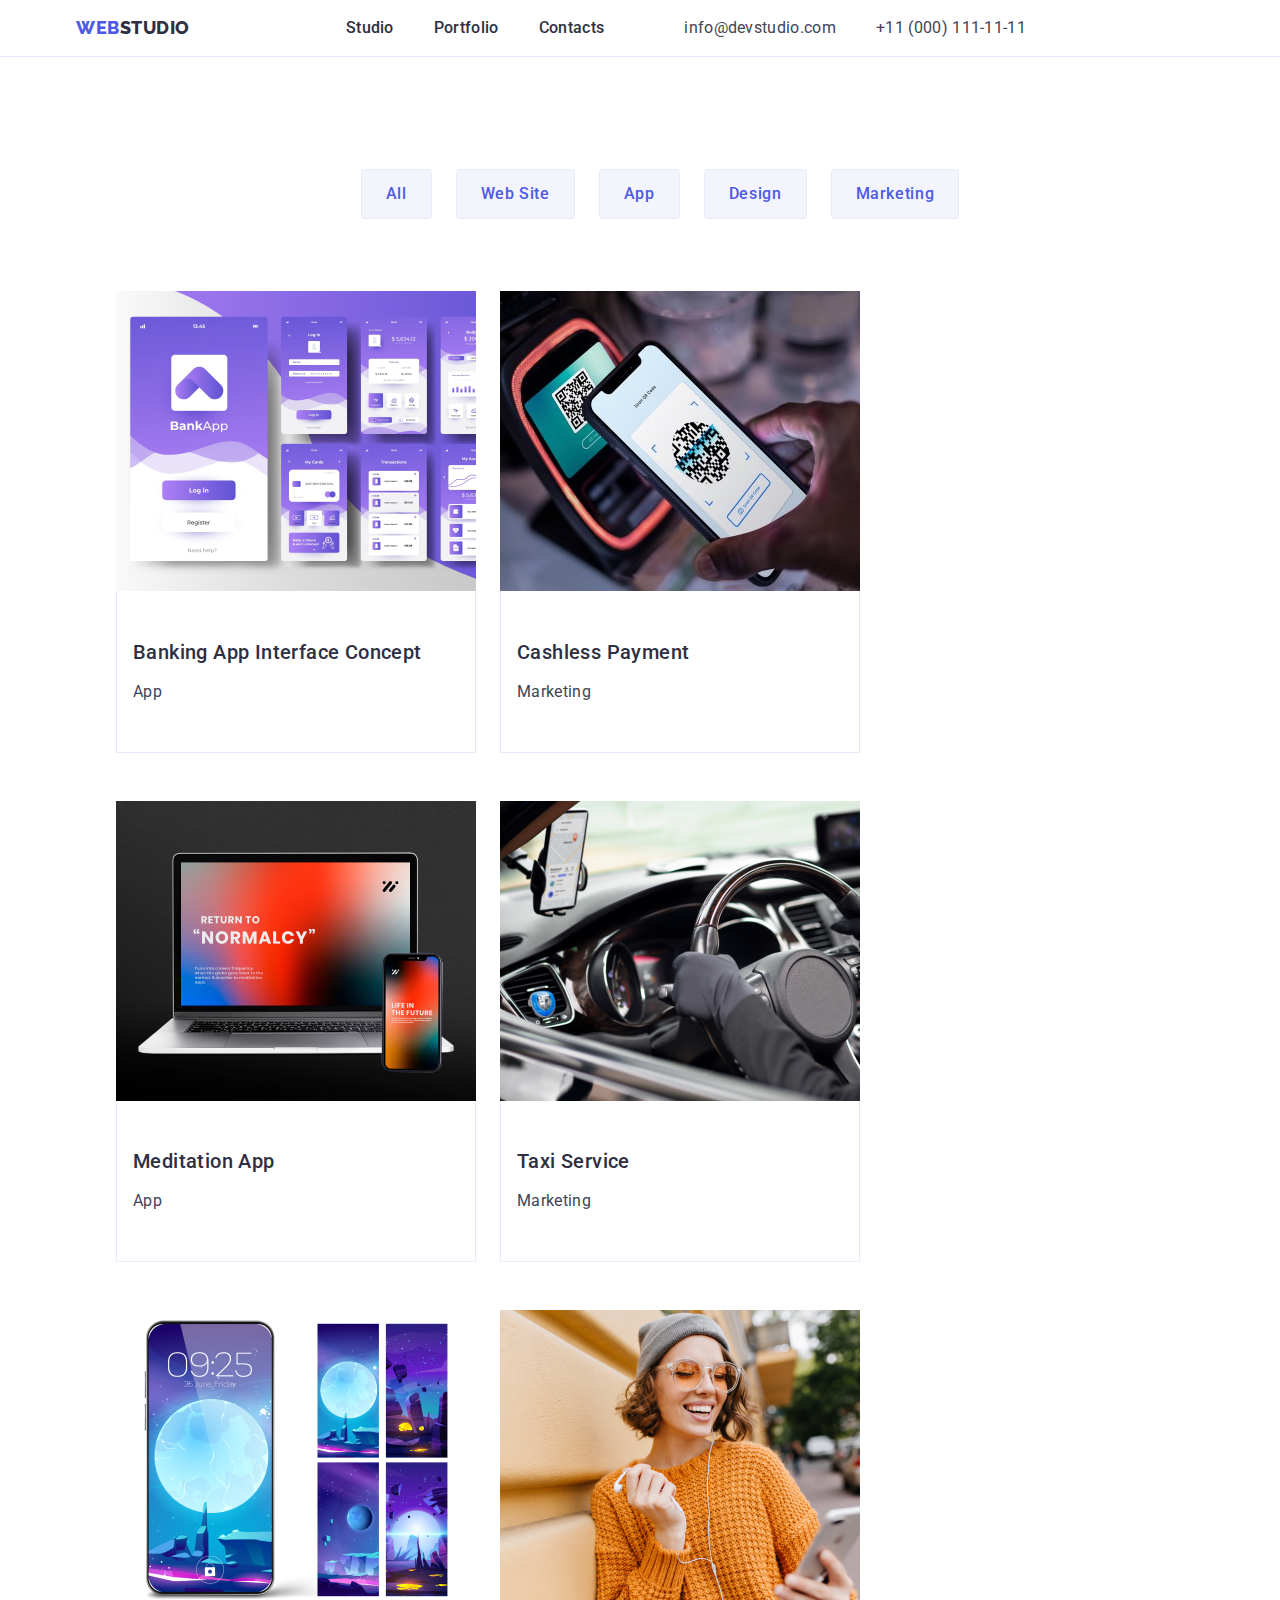
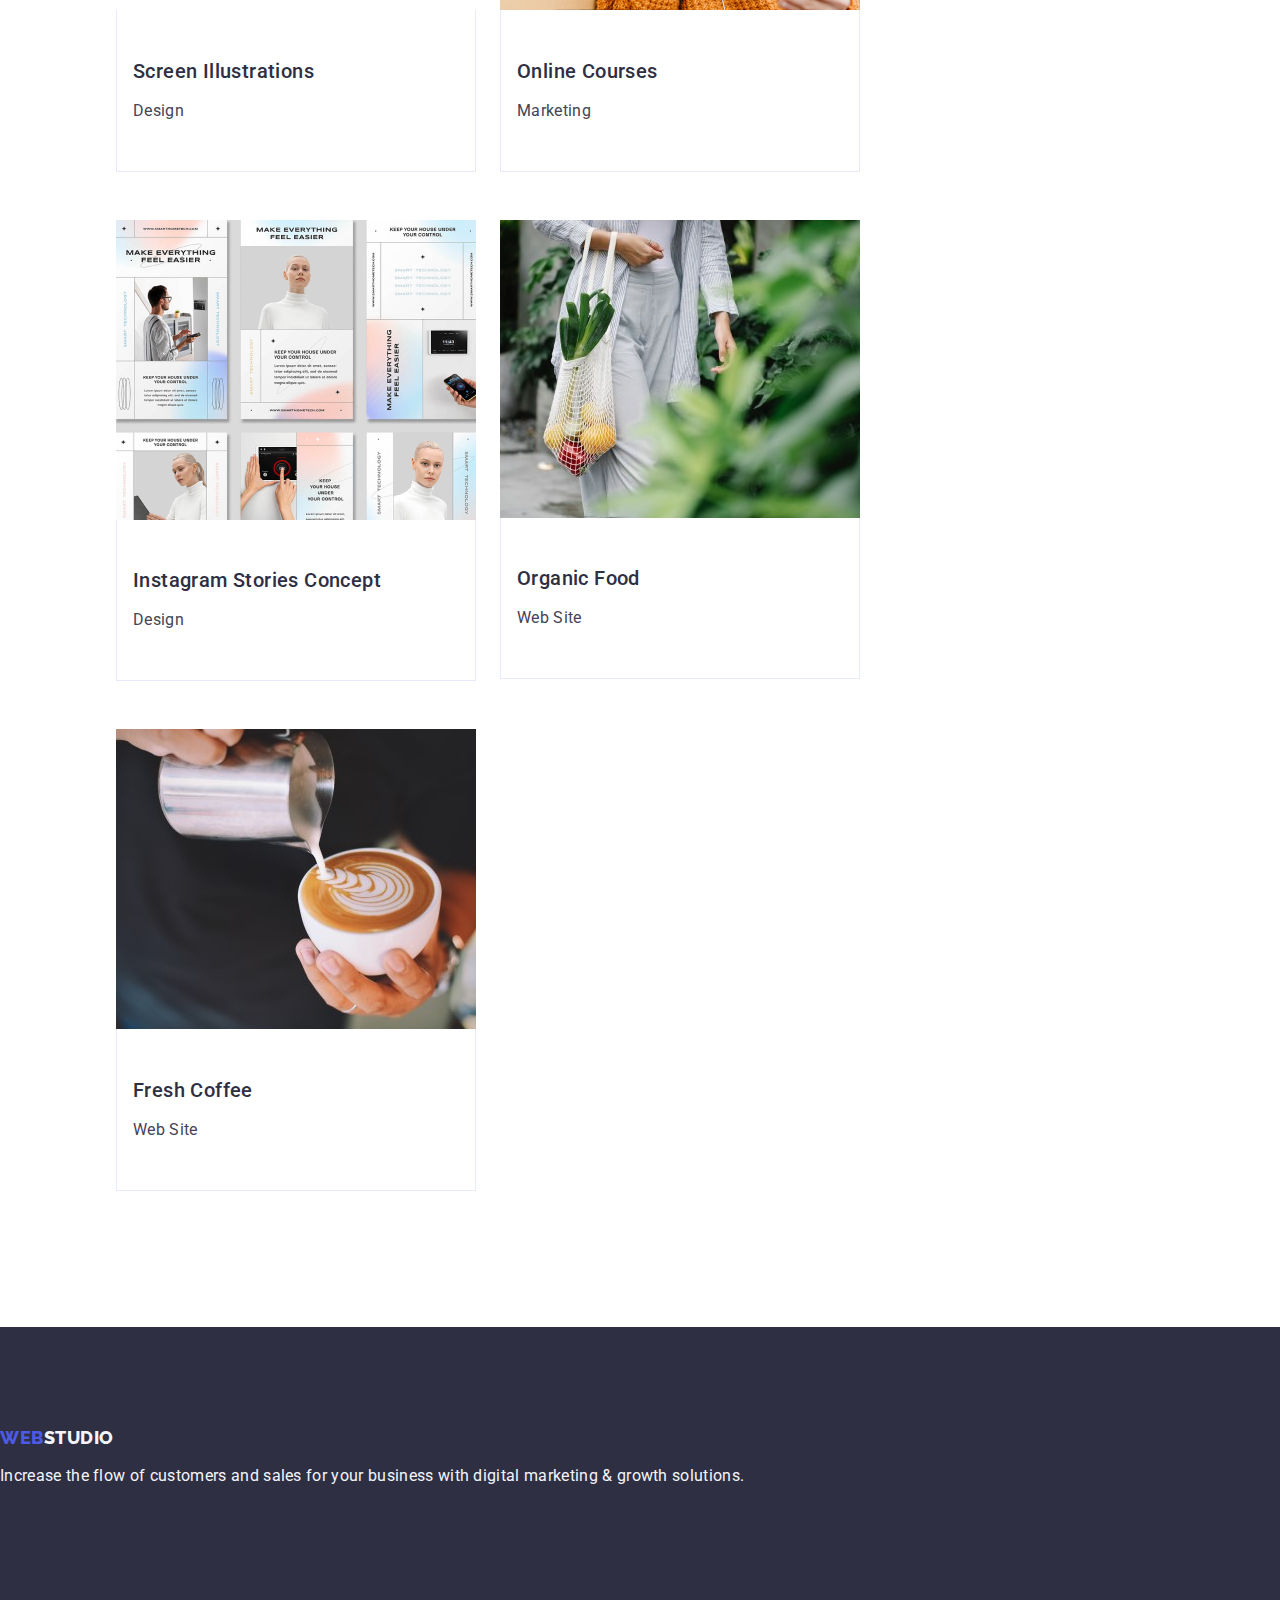
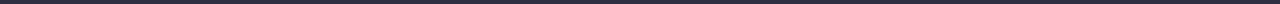
==== commit 59d17cae: "revert - before wash" ====
--- a/portfolio.html
+++ b/portfolio.html
@@ -1,106 +1,245 @@
 <!DOCTYPE html>
-<html>
+<html lang="en">
   <head>
+    <meta charset="UTF-8" />
+    <meta name="viewport" content="width=device-width, initial-scale=1.0" />
     <title>Document</title>
+    <link rel="fonts" href="https://fonts.googleapis.com" />
+    <link rel="fonts" href="https://fonts.gstatic.com" />
+    <link
+      href="https://fonts.googleapis.com/css?family=Raleway"
+      rel="stylesheet"
+    />
+    <link
+      href="https://fonts.googleapis.com/css?family=Roboto"
+      rel="stylesheet"
+    />
+    <link
+      rel="stylesheet"
+      href="https://cdnjs.cloudflare.com/ajax/libs/modern-normalize/1.0.0/modern-normalize.min.css"
+    />
+    <link rel="stylesheet" href="css/style.css" />
   </head>
   <body>
-    <p><a href="./index.html">WebStudio</a></p>
-    <ul>
-      <li>
-        <a href="./index.html">Studio</a>
-      </li>
-      <li>
-        <a href="./portfolio.html">Portfolio</a>
-      </li>
-      <li>
-        <a href="">Contacts</a>
-      </li>
-    </ul>
-    <ul>
-      <li>
-        <a href="mailto:info@devstudio.com">info@devstudio.com</a>
-      </li>
-      <li>
-        <a href="tel:+110001111111">+11 (000) 111-11-11</a>
-      </li>
-    </ul>
-    <h1>This is Portfolio Header</h1>
-    <ul>
-      <li>All</li>
-      <li>Web Site</li>
-      <li>App</li>
-      <li>Design</li>
-      <li>Marketing</li>
-    </ul>
-    <ul>
-      <li>
-        <a href=""
-          ><img src="./images/picone.jpg" alt="pic-one" width="360" />
-          <h2>Banking App Interface Concept</h2>
-          <p>App</p></a
-        >
-      </li>
-      <li>
-        <a href=""
-          ><img src="./images/pictwo.jpg" alt="pic-two" width="360" />
-          <h2>Cashless Payment</h2>
-          <p>Marketing</p></a
-        >
-      </li>
-      <li>
-        <a href=""
-          ><img src="./images/picthree.jpg" alt="pic-three" width="360" />
-          <h2>Meditation App</h2>
-          <p>App</p></a
-        >
-      </li>
-      <li>
-        <a href=""
-          ><img src="./images/picfour.jpg" alt="pic-four" width="360" />
-          <h2>Taxi Service</h2>
-          <p>Marketing</p></a
-        >
-      </li>
-      <li>
-        <a href=""
-          ><img src="./images/picfive.jpg" alt="pic-five" width="360" />
-          <h2>Screen Illustrations</h2>
-          <p>Design</p></a
-        >
-      </li>
-      <li>
-        <a href=""
-          ><img src="./images/picsix.jpg" alt="pic-six" width="360" />
-          <h2>Online Courses</h2>
-          <p>Marketing</p></a
-        >
-      </li>
-      <li>
-        <a href=""
-          ><img src="./images/picseven.jpg" alt="pic-seven" width="360" />
-          <h2>Instagram Stories Concept</h2>
-          <p>Design</p></a
-        >
-      </li>
-      <li>
-        <a href=""
-          ><img src="./images/piceight.jpg" alt="pic-eight" width="360" />
-          <h2>Organic Food</h2>
-          <p>Web Site</p></a
-        >
-      </li>
-      <li>
-        <a href=""
-          ><img src="./images/picnine.jpg" alt="pic-nine" width="360" />
-          <h2>Fresh Coffee</h2>
-          <p>Web Site</p></a
-        >
-      </li>
-    </ul>
-    <a href="./index.html">WebStudio</a>
-    <p>
-      Increase the flow of customers and sales for your business with digital
-      marketing & growth solutions.
-    </p>
+    <header class="header-style">
+      <div class="div-style container">
+        <nav class="liststyle nav-style nav-style-hwthree">
+          <a class="logo-style link logo-style-hwthree" href="./index.html"
+            >Web<span class="inside-logo">Studio</span></a
+          >
+          <!-- This is the menu area -->
+          <ul class="list menu-style-hwthree">
+            <li class="menustyle-li-hwthree">
+              <a
+                class="link-style link menulist-linkstyle-hwthree"
+                href="./index.html"
+                >Studio</a
+              >
+            </li>
+            <li class="menustyle-li-hwthree">
+              <a
+                class="link-style link menulist-linkstyle-hwthree"
+                href="./portfolio.html"
+                >Portfolio</a
+              >
+            </li>
+            <li class="menustyle-li-hwthree">
+              <a class="link-style link menulist-linkstyle-hwthree" href=""
+                >Contacts</a
+              >
+            </li>
+          </ul>
+        </nav>
+        <address class="address-style">
+          <ul class="list address-style-hwthree">
+            <li>
+              <a class="contacts-color link" href="mailto:info@devstudio.com"
+                >info@devstudio.com</a
+              >
+            </li>
+            <li>
+              <a class="contacts-color link" href="tel:+110001111111"
+                >+11 (000) 111-11-11</a
+              >
+            </li>
+          </ul>
+        </address>
+      </div>
+    </header>
+    <main>
+    <!--This is Main,  with one section only, BUTTONS -->
+    <main>
+      <section class="portfoliosection-hwthree">
+        <div class="container">
+          <h1 class="visually-hidden">This is Portfolio Header</h1>
+          <ul class="list portfoliobuttonlist">
+            <li class="portfoliobutton-li">
+              <button
+                class="portfoliobutton-style portfoliobuttonstyle-hwthree"
+                type="button"
+              >
+                All
+              </button>
+            </li>
+            <li class="portfoliobutton-li">
+              <button
+                class="portfoliobutton-style portfoliobuttonstyle-hwthree"
+                type="button"
+              >
+                Web Site
+              </button>
+            </li>
+            <li class="portfoliobutton-li">
+              <button
+                class="portfoliobutton-style portfoliobuttonstyle-hwthree"
+                type="button"
+              >
+                App
+              </button>
+            </li>
+            <li class="portfoliobutton-li">
+              <button
+                class="portfoliobutton-style portfoliobuttonstyle-hwthree"
+                type="button"
+              >
+                Design
+              </button>
+            </li>
+            <li class="portfoliobutton-li">
+              <button
+                class="portfoliobutton-style portfoliobuttonstyle-hwthree"
+                type="button"
+              >
+                Marketing
+              </button>
+            </li>
+          </ul>
+          <!--  Ths is the images part -->
+          <ul class="list portfolioservices-list-ul">
+            <li class="portfolio">
+              <a class="link" href=""
+                ><img src="./images/picone.jpg" alt="pic-one" width="360" />
+                <div class="portfoliolist-container">
+                  <h2 class="portfolio-headers portfolioheaders-hwthree">
+                    Banking App Interface Concept
+                  </h2>
+                  <p class="portfolio-p">App</p>
+                </div>
+              </a>
+            </li>
+
+            <li class="portfolio">
+              <a class="link" href=""
+                ><img src="./images/pictwo.jpg" alt="pic-two" width="360" />
+                <div class="portfoliolist-container">
+                  <h2 class="portfolio-headers portfolioheaders-hwthree">
+                    Cashless Payment
+                  </h2>
+                  <p class="portfolio-p">Marketing</p>
+                </div>
+              </a>
+            </li>
+
+            <li class="portfolio">
+              <a class="link" href=""
+                ><img src="./images/picthree.jpg" alt="pic-three" width="360" />
+                <div class="portfoliolist-container">
+                  <h2 class="portfolio-headers portfolioheaders-hwthree">
+                    Meditation App
+                  </h2>
+
+                  <p class="portfolio-p">App</p>
+                </div></a
+              >
+            </li>
+
+            <li class="portfolio">
+              <a class="link" href=""
+                ><img src="./images/picfour.jpg" alt="pic-four" width="360" />
+
+                <div class="portfoliolist-container">
+                  <h2 class="portfolio-headers portfolioheaders-hwthree">
+                    Taxi Service
+                  </h2>
+
+                  <p class="portfolio-p">Marketing</p>
+                </div></a
+              >
+            </li>
+
+            <li class="portfolio">
+              <a class="link" href=""
+                ><img src="./images/picfive.jpg" alt="pic-five" width="360" />
+                <div class="portfoliolist-container">
+                  <h2 class="portfolio-headers portfolioheaders-hwthree">
+                    Screen Illustrations
+                  </h2>
+                  <p class="portfolio-p">Design</p>
+                </div></a
+              >
+            </li>
+
+            <li class="portfolio">
+              <a class="link" href=""
+                ><img src="./images/picsix.jpg" alt="pic-six" width="360" />
+                <div class="portfoliolist-container">
+                  <h2 class="portfolio-headers portfolioheaders-hwthree">
+                    Online Courses
+                  </h2>
+
+                  <p class="portfolio-p">Marketing</p>
+                </div></a
+              >
+            </li>
+            <li class="portfolio">
+              <a class="link" href=""
+                ><img src="./images/picseven.jpg" alt="pic-seven" width="360" />
+                <div class="portfoliolist-container">
+                  <h2 class="portfolio-headers portfolioheaders-hwthree">
+                    Instagram Stories Concept
+                  </h2>
+
+                  <p class="portfolio-p">Design</p>
+                </div></a
+              >
+            </li>
+            <li class="portfolio">
+              <a class="link" href=""
+                ><img src="./images/piceight.jpg" alt="pic-eight" width="360" />
+                <div class="portfoliolist-container">
+                  <h2 class="portfolio-headers portfolioheaders-hwthree">
+                    Organic Food
+                  </h2>
+
+                  <p class="portfolio-p">Web Site</p>
+                </div></a
+              >
+            </li>
+            <li class="portfolio">
+              <a class="link" href=""
+                ><img src="./images/picnine.jpg" alt="pic-nine" width="360" />
+                <div class="portfoliolist-container">
+                  <h2 class="portfolio-headers portfolioheaders-hwthree">
+                    Fresh Coffee
+                  </h2>
+
+                  <p class="portfolio-p">Web Site</p>
+                </div></a
+              >
+            </li>
+          </ul>
+        </div>
+      </section>
+    </main>
+    <!--This is footer-->
+    <footer class="footer-style">
+      <a class="logo-style link" href="./index.html"
+        >Web<span class="footerinside-logo">Studio</span></a
+      >
+      <p class="footer-paragraph">
+        Increase the flow of customers and sales for your business with digital
+        marketing & growth solutions.
+      </p>
+    </footer>
   </body>
-</html>
+</html>--- a/css/style.css
+++ b/css/style.css
@@ -0,0 +1,494 @@
+:root {
+  --white: #fff;
+  --ocean: #e7e9fc;
+}
+
+body {
+  font-family: Roboto, sans-serif;
+  color: #434455;
+  background-color: #ffffff;
+}
+
+/* styles for header */
+
+.logo-style {
+  font-family: "Raleway", sans-serif;
+  font-weight: 800;
+  font-size: 18px;
+  line-height: 1.17;
+  letter-spacing: 0.03em;
+  text-transform: uppercase;
+  color: #4d5ae5;
+}
+
+/* this is default LINK style - apply in all list tags*/
+
+.link {
+  text-decoration: none;
+}
+
+.link:hover,
+:focus,
+:active {
+  color: #404bbf;
+}
+
+.inside-logo {
+  color: #2e2f42;
+}
+
+.list {
+  list-style: none;
+}
+
+.link-style {
+  font-weight: 500;
+  line-height: 1.5;
+  letter-spacing: 0.02em;
+  color: #2e2f42;
+}
+
+.link-style:hover {
+  color: #404bbf;
+}
+.link-style:focus {
+  color: #404bbf;
+}
+.link-style:active {
+  color: #404bbf;
+}
+
+.address-style {
+  font-style: normal;
+  line-height: 1.5;
+  letter-spacing: 0.02em;
+}
+
+.contacts-color {
+  color: #434455;
+}
+
+.contacts-color:hover {
+  color: #404bbf;
+}
+.contacts-color:focus {
+  color: #404bbf;
+}
+.contacts-color:active {
+  color: #404bbf;
+}
+
+/* styles for first section */
+.first-section {
+  background-color: #2e2f42;
+}
+.first-section-header {
+  font-size: 56px;
+  line-height: 1.07;
+  text-align: center;
+  letter-spacing: 0.02em;
+  color: #ffffff;
+}
+
+.first-section-button {
+  background-color: #4d5ae5;
+  font-family: Roboto, sans-serif;
+  color: #434455;
+  font-weight: 500;
+  font-size: 16px;
+  line-height: 1.5;
+  letter-spacing: 0.04em;
+  color: #ffffff;
+}
+
+.first-section-button {
+  cursor: pointer;
+}
+
+.portfoliobutton-li :focus,
+.portfoliobutton-li :hover {
+  background-color: var(--ocean);
+  color: var(white);
+  border: 1px solid transparent;
+  cursor: pointer;
+}
+
+/* styles for second section */
+.section-two-headers {
+  font-weight: 500;
+  font-size: 20px;
+  line-height: 1.2;
+  letter-spacing: 0.02em;
+  color: #2e2f42;
+}
+.section-two-paragraphs {
+  font-size: 16px;
+  line-height: 1.5;
+  letter-spacing: 0.02em;
+  margin-bottom: 8px;
+}
+
+/* styles for thitd section */
+
+.section-three-header {
+  font-size: 36px;
+  line-height: 1.11;
+  text-align: center;
+  letter-spacing: 0.02em;
+  text-transform: capitalize;
+  color: #2e2f42;
+}
+
+/* styles for fourth section */
+.fourth-section {
+  background-color: #f4f4fd;
+}
+
+.fourth-section-header {
+  font-size: 36px;
+  line-height: 1.11;
+  text-align: center;
+  letter-spacing: 0.02em;
+  text-transform: capitalize;
+  color: #2e2f42;
+  background-color: #ffffff;
+}
+
+.employee-bgcolor {
+  background-color: #ffffff;
+}
+
+.fourthsectionemployee-name {
+  font-weight: 500;
+  font-size: 20px;
+  line-height: 1.2;
+  letter-spacing: 0.02em;
+  color: #2e2f42;
+}
+
+.fourthsectionemployee-position {
+  font-size: 16px;
+  line-height: 1.5;
+  letter-spacing: 0.02em;
+  color: #434455;
+}
+
+/* styles for footer */
+.footer-style {
+  background-color: #2e2f42;
+}
+
+.footer-paragraph {
+  line-height: 1.5;
+  color: #f4f4fd;
+  letter-spacing: 0.02em;
+}
+
+.footerinside-logo {
+  color: #f4f4fd;
+}
+
+/* this is for Portfolio Styling */
+
+/* this is for Portfolio Styling - main page */
+
+.portfoliobutton-style {
+  font-family: Roboto, sans-serif;
+  font-weight: 500;
+  font-size: 16px;
+  line-height: 1.5;
+  letter-spacing: 0.04em;
+  color: #4d5ae5;
+  background-color: #f4f4fd;
+}
+
+.portfolio-headers {
+  font-weight: 500;
+  font-size: 20px;
+  line-height: 1.2;
+  letter-spacing: 0.02em;
+  color: #2e2f42;
+}
+
+.portfoliobutton-style :hover,
+:focus {
+  color: #ffffff;
+  background-color: #404bbf;
+}
+
+.portfoliobutton-style:hover {
+  color: #ffffff;
+}
+
+.portfoliobutton-style {
+  cursor: pointer;
+}
+
+.portfolio-p {
+  font-size: 16px;
+  line-height: 1.5;
+  letter-spacing: 0.02em;
+  color: #434455;
+}
+
+/* STYLES for HW3 starts HERE */
+
+/* HEADER - index and portfolio */
+
+.header-style {
+  border-bottom: 1px solid #e7e9fc;
+}
+
+.div-style {
+  display: flex;
+}
+
+.container {
+  width: 1158px;
+  margin: 0 auto;
+  padding-left: 15px;
+  padding-right: 15px;
+}
+
+.nav-style {
+  display: flex;
+  align-items: center;
+}
+
+.logo-style-hwthree {
+  margin-right: 76px;
+}
+
+.nav-style-hwthree {
+  display: flex;
+  gap: 40px;
+}
+
+.menu-style-hwthree {
+  display: flex;
+  margin-right: 40px;
+}
+
+.menu-style-hwthree {
+  gap: 40px;
+}
+
+.menustyle-li-hwthree {
+  gap: 40px;
+}
+
+.link-style-hwthree {
+  padding: 24px 0 24px;
+}
+
+.list-style-hwthree {
+  gap: 40px;
+  margin-right: 40px;
+  margin-right: 0;
+}
+
+.menulist-linkstyle-hwthree {
+  padding: 24px 0;
+}
+
+.address-style-hwthree {
+  display: flex;
+  gap: 40px;
+}
+
+img {
+  display: block;
+}
+
+/* Main page sec 1 - index */
+
+.first-section-hwthree {
+  padding: 188px 0 188px;
+}
+
+.firstsecheader-hwthree {
+  max-width: 496px;
+}
+
+.firstsec-button {
+  display: block;
+  min-width: 169px;
+  height: 56px;
+  border: none;
+  background-color: #4d5ae5;
+  border-radius: 4px;
+}
+.firstsec-button {
+  cursor: pointer;
+}
+
+/* Main page sec 2 - index */
+
+.visually-hidden {
+  position: absolute;
+  width: 1px;
+  height: 1px;
+  margin: -1px;
+  border: 0;
+  padding: 0;
+
+  white-space: nowrap;
+  clip-path: inset(100%);
+  clip: rect(0 0 0 0);
+  overflow: hidden;
+  outline: 0;
+  outline-offset: 0;
+}
+
+.second-section-hwthree {
+  padding: 120px 0 120px;
+}
+
+.sectwolist-hwthree {
+  display: flex;
+  gap: 24px;
+  margin-right: 24px;
+  padding: 0;
+}
+
+.features-item {
+  width: calc((100% - 72px) / 4);
+}
+
+.features-item :last-child {
+  margin-right: 0;
+}
+
+.section-two-headers-hwthree {
+  margin-bottom: 8px;
+}
+
+/* Main page sec 3 - index */
+
+.third-sec-hwthree {
+  padding-bottom: 120px;
+}
+
+.section-three-header-hwthree {
+  margin-bottom: 72px;
+}
+
+.secthree-ul-list-style {
+  display: flex;
+  gap: 24px;
+}
+
+.secthree-list-style-hwthree {
+  flex-basis: calc((100% - 48px) / 3);
+}
+
+/* Main page sec 4 - index */
+
+.fourth-section {
+  padding: 120px 0;
+}
+
+.fourth-section-header-hwthree {
+  margin-bottom: 72px;
+}
+
+.fourth-section-ul-hwthree {
+  display: flex;
+  gap: 24px;
+}
+
+.employeeliststyle-hwthree {
+  border-radius: 0px 0px 4px 4px;
+}
+
+.employeedivstyle-hwthree {
+  padding: 32px 0;
+}
+
+.employeenamestyle-hwthree {
+  text-align: center;
+  margin-bottom: 8px;
+}
+
+.positionstyle-hwthree {
+  text-align: center;
+}
+
+/* Index Footer */
+
+.footer-style {
+  padding: 100px 0;
+}
+
+.footerlink-hwthree {
+  display: inline-block;
+  margin-bottom: 16px;
+}
+
+.footer-p-hwthree {
+  max-width: 264px;
+}
+
+/* Portfolio Main */
+
+/* Portfolio Main - buttons */
+
+.portfoliosection-hwthree {
+  padding: 96px 0 120px 0;
+}
+
+.portfoliobuttonstyle-hwthree {
+  padding: 12px 24px;
+  border: 1px solid #e7e9fc;
+  border-radius: 4px;
+}
+
+.portfoliobuttonstyle-hwthree {
+  border: 1px solid #e7e9fc;
+}
+
+.portfoliobuttonstyle-hwthree :hover,
+:focus {
+  border-color: transparent;
+}
+
+.portfoliobuttonstyle-hwthree {
+  border: 1px solid #e7e9fc;
+}
+.portfoliobuttonstyle-hwthree :hover {
+  border: 1px solid transparent;
+}
+
+.portfoliobuttonlist {
+  display: flex;
+  justify-content: center;
+  gap: 24px;
+  margin-bottom: 72px;
+}
+
+/* Portfolio Main - images, services */
+
+.portfolioservices-list-ul {
+  display: flex;
+  flex-wrap: wrap;
+  column-gap: 24px;
+  row-gap: 48px;
+}
+.portfoliolist-container {
+  padding: 32px 16px;
+  border: 1px solid #e7e9fc;
+  border-top: none;
+}
+
+.linkdiv-hwthree {
+}
+
+.portdivstyle-hwthree {
+  padding: 32px 16px;
+  border: 1px solid #e7e9fc;
+  border-top: none;
+}
+
+.portfolioheaders-hwthree {
+  margin-bottom: 8px;
+}
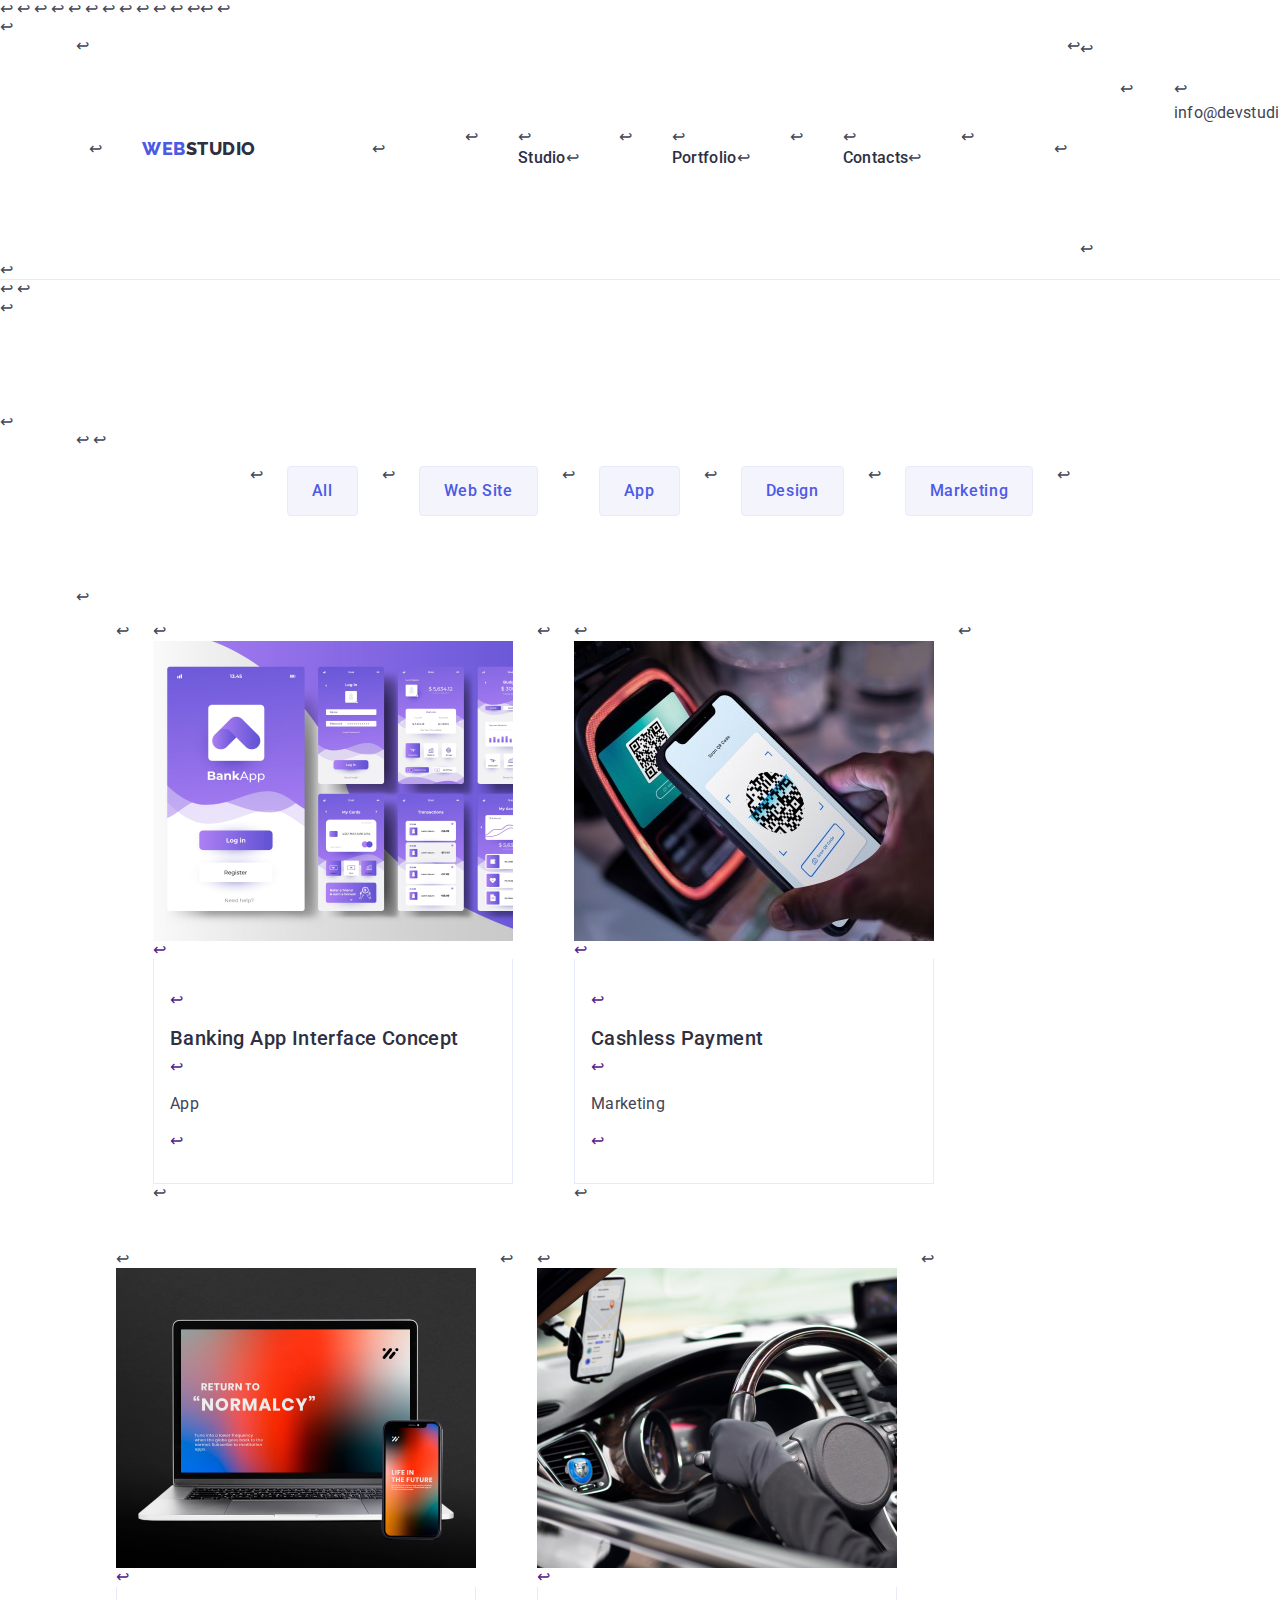
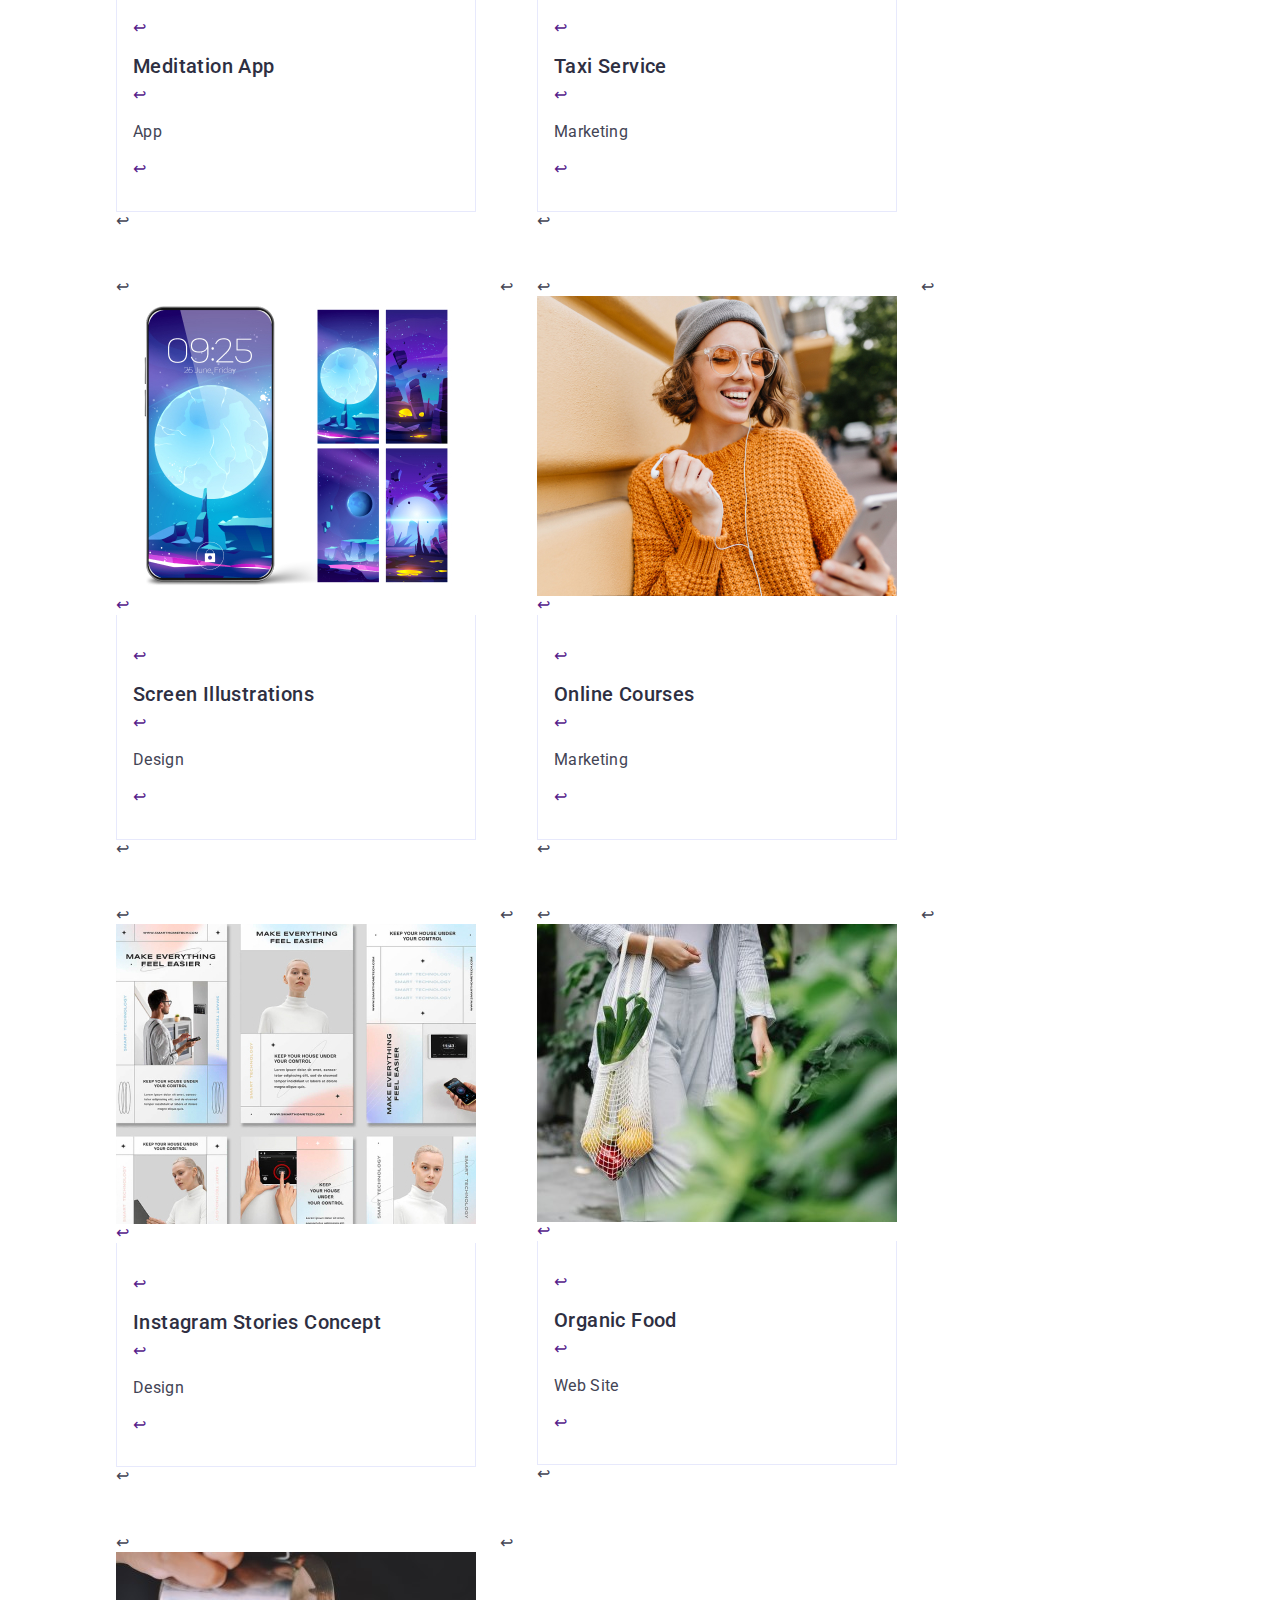
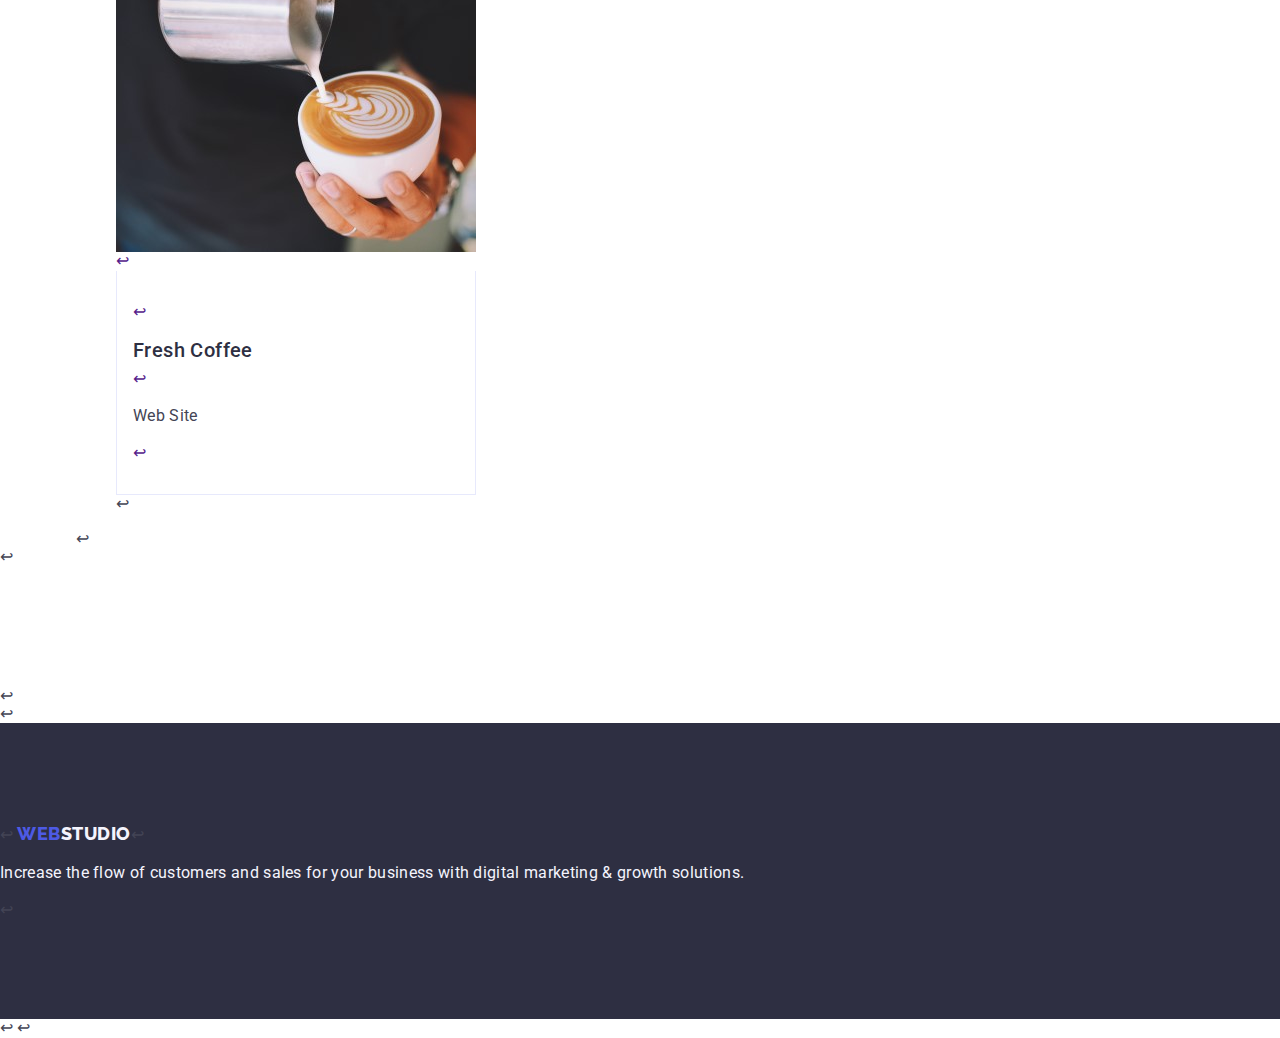
==== commit f2775387: "washed" ====
--- a/portfolio.html
+++ b/portfolio.html
@@ -1,78 +1,116 @@
-<!DOCTYPE html>
+<!DOCTYPE html>↩
 <html lang="en">
+  ↩
   <head>
+    ↩
     <meta charset="UTF-8" />
+    ↩
     <meta name="viewport" content="width=device-width, initial-scale=1.0" />
+    ↩
     <title>Document</title>
+    ↩
     <link rel="fonts" href="https://fonts.googleapis.com" />
+    ↩
     <link rel="fonts" href="https://fonts.gstatic.com" />
+    ↩
     <link
       href="https://fonts.googleapis.com/css?family=Raleway"
       rel="stylesheet"
     />
+    ↩
     <link
       href="https://fonts.googleapis.com/css?family=Roboto"
       rel="stylesheet"
     />
+    ↩
     <link
       rel="stylesheet"
       href="https://cdnjs.cloudflare.com/ajax/libs/modern-normalize/1.0.0/modern-normalize.min.css"
     />
+    ↩
     <link rel="stylesheet" href="css/style.css" />
-  </head>
+    ↩</head
+  >↩
   <body>
+    ↩
     <header class="header-style">
+      ↩
       <div class="div-style container">
+        ↩
         <nav class="liststyle nav-style nav-style-hwthree">
+          ↩
           <a class="logo-style link logo-style-hwthree" href="./index.html"
             >Web<span class="inside-logo">Studio</span></a
           >
-          <!-- This is the menu area -->
+          <!-- This is the menu area -->↩
           <ul class="list menu-style-hwthree">
+            ↩
             <li class="menustyle-li-hwthree">
+              ↩
               <a
                 class="link-style link menulist-linkstyle-hwthree"
                 href="./index.html"
                 >Studio</a
-              >
-            </li>
+              >↩
+            </li>
+            ↩
             <li class="menustyle-li-hwthree">
+              ↩
               <a
                 class="link-style link menulist-linkstyle-hwthree"
                 href="./portfolio.html"
                 >Portfolio</a
-              >
-            </li>
+              >↩
+            </li>
+            ↩
             <li class="menustyle-li-hwthree">
+              ↩
               <a class="link-style link menulist-linkstyle-hwthree" href=""
                 >Contacts</a
-              >
-            </li>
+              >↩
+            </li>
+            ↩
           </ul>
+          ↩
         </nav>
+        ↩
         <address class="address-style">
+          ↩
           <ul class="list address-style-hwthree">
+            ↩
             <li>
+              ↩
               <a class="contacts-color link" href="mailto:info@devstudio.com"
                 >info@devstudio.com</a
-              >
-            </li>
+              >↩
+            </li>
+            ↩
             <li>
+              ↩
               <a class="contacts-color link" href="tel:+110001111111"
                 >+11 (000) 111-11-11</a
-              >
-            </li>
+              >↩
+            </li>
+            ↩
           </ul>
+          ↩
         </address>
+        ↩
       </div>
+      ↩
     </header>
+    ↩
+    <!--This is Main,  with one section only, BUTTONS -->↩
     <main>
-    <!--This is Main,  with one section only, BUTTONS -->
-    <main>
+      ↩
       <section class="portfoliosection-hwthree">
+        ↩
         <div class="container">
+          ↩
           <h1 class="visually-hidden">This is Portfolio Header</h1>
+          ↩
           <ul class="list portfoliobuttonlist">
+            ↩
             <li class="portfoliobutton-li">
               <button
                 class="portfoliobutton-style portfoliobuttonstyle-hwthree"
@@ -81,6 +119,7 @@
                 All
               </button>
             </li>
+            ↩
             <li class="portfoliobutton-li">
               <button
                 class="portfoliobutton-style portfoliobuttonstyle-hwthree"
@@ -89,6 +128,7 @@
                 Web Site
               </button>
             </li>
+            ↩
             <li class="portfoliobutton-li">
               <button
                 class="portfoliobutton-style portfoliobuttonstyle-hwthree"
@@ -97,6 +137,7 @@
                 App
               </button>
             </li>
+            ↩
             <li class="portfoliobutton-li">
               <button
                 class="portfoliobutton-style portfoliobuttonstyle-hwthree"
@@ -105,6 +146,7 @@
                 Design
               </button>
             </li>
+            ↩
             <li class="portfoliobutton-li">
               <button
                 class="portfoliobutton-style portfoliobuttonstyle-hwthree"
@@ -113,133 +155,187 @@
                 Marketing
               </button>
             </li>
+            ↩
           </ul>
-          <!--  Ths is the images part -->
+          <!--  Ths is the images part -->↩
           <ul class="list portfolioservices-list-ul">
-            <li class="portfolio">
-              <a class="link" href=""
-                ><img src="./images/picone.jpg" alt="pic-one" width="360" />
-                <div class="portfoliolist-container">
+            ↩
+            <li class="portfolio">
+              ↩
+              <a class="link" href=""
+                ><img src="./images/picone.jpg" alt="pic-one" width="360" />↩
+                <div class="portfoliolist-container">
+                  ↩
                   <h2 class="portfolio-headers portfolioheaders-hwthree">
                     Banking App Interface Concept
                   </h2>
+                  ↩
                   <p class="portfolio-p">App</p>
-                </div>
-              </a>
-            </li>
-
-            <li class="portfolio">
-              <a class="link" href=""
-                ><img src="./images/pictwo.jpg" alt="pic-two" width="360" />
-                <div class="portfoliolist-container">
+                  ↩
+                </div></a
+              >↩
+            </li>
+            ↩
+            <li class="portfolio">
+              ↩
+              <a class="link" href=""
+                ><img src="./images/pictwo.jpg" alt="pic-two" width="360" />↩
+                <div class="portfoliolist-container">
+                  ↩
                   <h2 class="portfolio-headers portfolioheaders-hwthree">
                     Cashless Payment
                   </h2>
+                  ↩
                   <p class="portfolio-p">Marketing</p>
-                </div>
-              </a>
-            </li>
-
-            <li class="portfolio">
-              <a class="link" href=""
-                ><img src="./images/picthree.jpg" alt="pic-three" width="360" />
-                <div class="portfoliolist-container">
+                  ↩
+                </div></a
+              >↩
+            </li>
+            ↩
+            <li class="portfolio">
+              ↩
+              <a class="link" href=""
+                ><img
+                  src="./images/picthree.jpg"
+                  alt="pic-three"
+                  width="360"
+                />↩
+                <div class="portfoliolist-container">
+                  ↩
                   <h2 class="portfolio-headers portfolioheaders-hwthree">
                     Meditation App
                   </h2>
-
+                  ↩
                   <p class="portfolio-p">App</p>
-                </div></a
-              >
-            </li>
-
-            <li class="portfolio">
-              <a class="link" href=""
-                ><img src="./images/picfour.jpg" alt="pic-four" width="360" />
-
-                <div class="portfoliolist-container">
+                  ↩
+                </div></a
+              >↩
+            </li>
+            ↩
+            <li class="portfolio">
+              ↩
+              <a class="link" href=""
+                ><img src="./images/picfour.jpg" alt="pic-four" width="360" />↩
+                <div class="portfoliolist-container">
+                  ↩
                   <h2 class="portfolio-headers portfolioheaders-hwthree">
                     Taxi Service
                   </h2>
-
+                  ↩
                   <p class="portfolio-p">Marketing</p>
-                </div></a
-              >
-            </li>
-
-            <li class="portfolio">
-              <a class="link" href=""
-                ><img src="./images/picfive.jpg" alt="pic-five" width="360" />
-                <div class="portfoliolist-container">
+                  ↩
+                </div></a
+              >↩
+            </li>
+            ↩
+            <li class="portfolio">
+              ↩
+              <a class="link" href=""
+                ><img src="./images/picfive.jpg" alt="pic-five" width="360" />↩
+                <div class="portfoliolist-container">
+                  ↩
                   <h2 class="portfolio-headers portfolioheaders-hwthree">
                     Screen Illustrations
                   </h2>
+                  ↩
                   <p class="portfolio-p">Design</p>
-                </div></a
-              >
-            </li>
-
-            <li class="portfolio">
-              <a class="link" href=""
-                ><img src="./images/picsix.jpg" alt="pic-six" width="360" />
-                <div class="portfoliolist-container">
+                  ↩
+                </div></a
+              >↩
+            </li>
+            ↩
+            <li class="portfolio">
+              ↩
+              <a class="link" href=""
+                ><img src="./images/picsix.jpg" alt="pic-six" width="360" />↩
+                <div class="portfoliolist-container">
+                  ↩
                   <h2 class="portfolio-headers portfolioheaders-hwthree">
                     Online Courses
                   </h2>
-
+                  ↩
                   <p class="portfolio-p">Marketing</p>
-                </div></a
-              >
-            </li>
-            <li class="portfolio">
-              <a class="link" href=""
-                ><img src="./images/picseven.jpg" alt="pic-seven" width="360" />
-                <div class="portfoliolist-container">
+                  ↩
+                </div></a
+              >↩
+            </li>
+            ↩
+            <li class="portfolio">
+              ↩
+              <a class="link" href=""
+                ><img
+                  src="./images/picseven.jpg"
+                  alt="pic-seven"
+                  width="360"
+                />↩
+                <div class="portfoliolist-container">
+                  ↩
                   <h2 class="portfolio-headers portfolioheaders-hwthree">
                     Instagram Stories Concept
                   </h2>
-
+                  ↩
                   <p class="portfolio-p">Design</p>
-                </div></a
-              >
-            </li>
-            <li class="portfolio">
-              <a class="link" href=""
-                ><img src="./images/piceight.jpg" alt="pic-eight" width="360" />
-                <div class="portfoliolist-container">
+                  ↩
+                </div></a
+              >↩
+            </li>
+            ↩
+            <li class="portfolio">
+              ↩
+              <a class="link" href=""
+                ><img
+                  src="./images/piceight.jpg"
+                  alt="pic-eight"
+                  width="360"
+                />↩
+                <div class="portfoliolist-container">
+                  ↩
                   <h2 class="portfolio-headers portfolioheaders-hwthree">
                     Organic Food
                   </h2>
-
+                  ↩
                   <p class="portfolio-p">Web Site</p>
-                </div></a
-              >
-            </li>
-            <li class="portfolio">
-              <a class="link" href=""
-                ><img src="./images/picnine.jpg" alt="pic-nine" width="360" />
-                <div class="portfoliolist-container">
+                  ↩
+                </div></a
+              >↩
+            </li>
+            ↩
+            <li class="portfolio">
+              ↩
+              <a class="link" href=""
+                ><img src="./images/picnine.jpg" alt="pic-nine" width="360" />↩
+                <div class="portfoliolist-container">
+                  ↩
                   <h2 class="portfolio-headers portfolioheaders-hwthree">
                     Fresh Coffee
                   </h2>
-
+                  ↩
                   <p class="portfolio-p">Web Site</p>
-                </div></a
-              >
-            </li>
+                  ↩
+                </div></a
+              >↩
+            </li>
+            ↩
           </ul>
+          ↩
         </div>
+        ↩
       </section>
+      ↩
     </main>
-    <!--This is footer-->
+    <!--This is footer-->↩
     <footer class="footer-style">
+      ↩
       <a class="logo-style link" href="./index.html"
         >Web<span class="footerinside-logo">Studio</span></a
-      >
+      >↩
       <p class="footer-paragraph">
         Increase the flow of customers and sales for your business with digital
         marketing & growth solutions.
       </p>
+      ↩
     </footer>
+    ↩
   </body>
-</html>+  ↩
+</html>
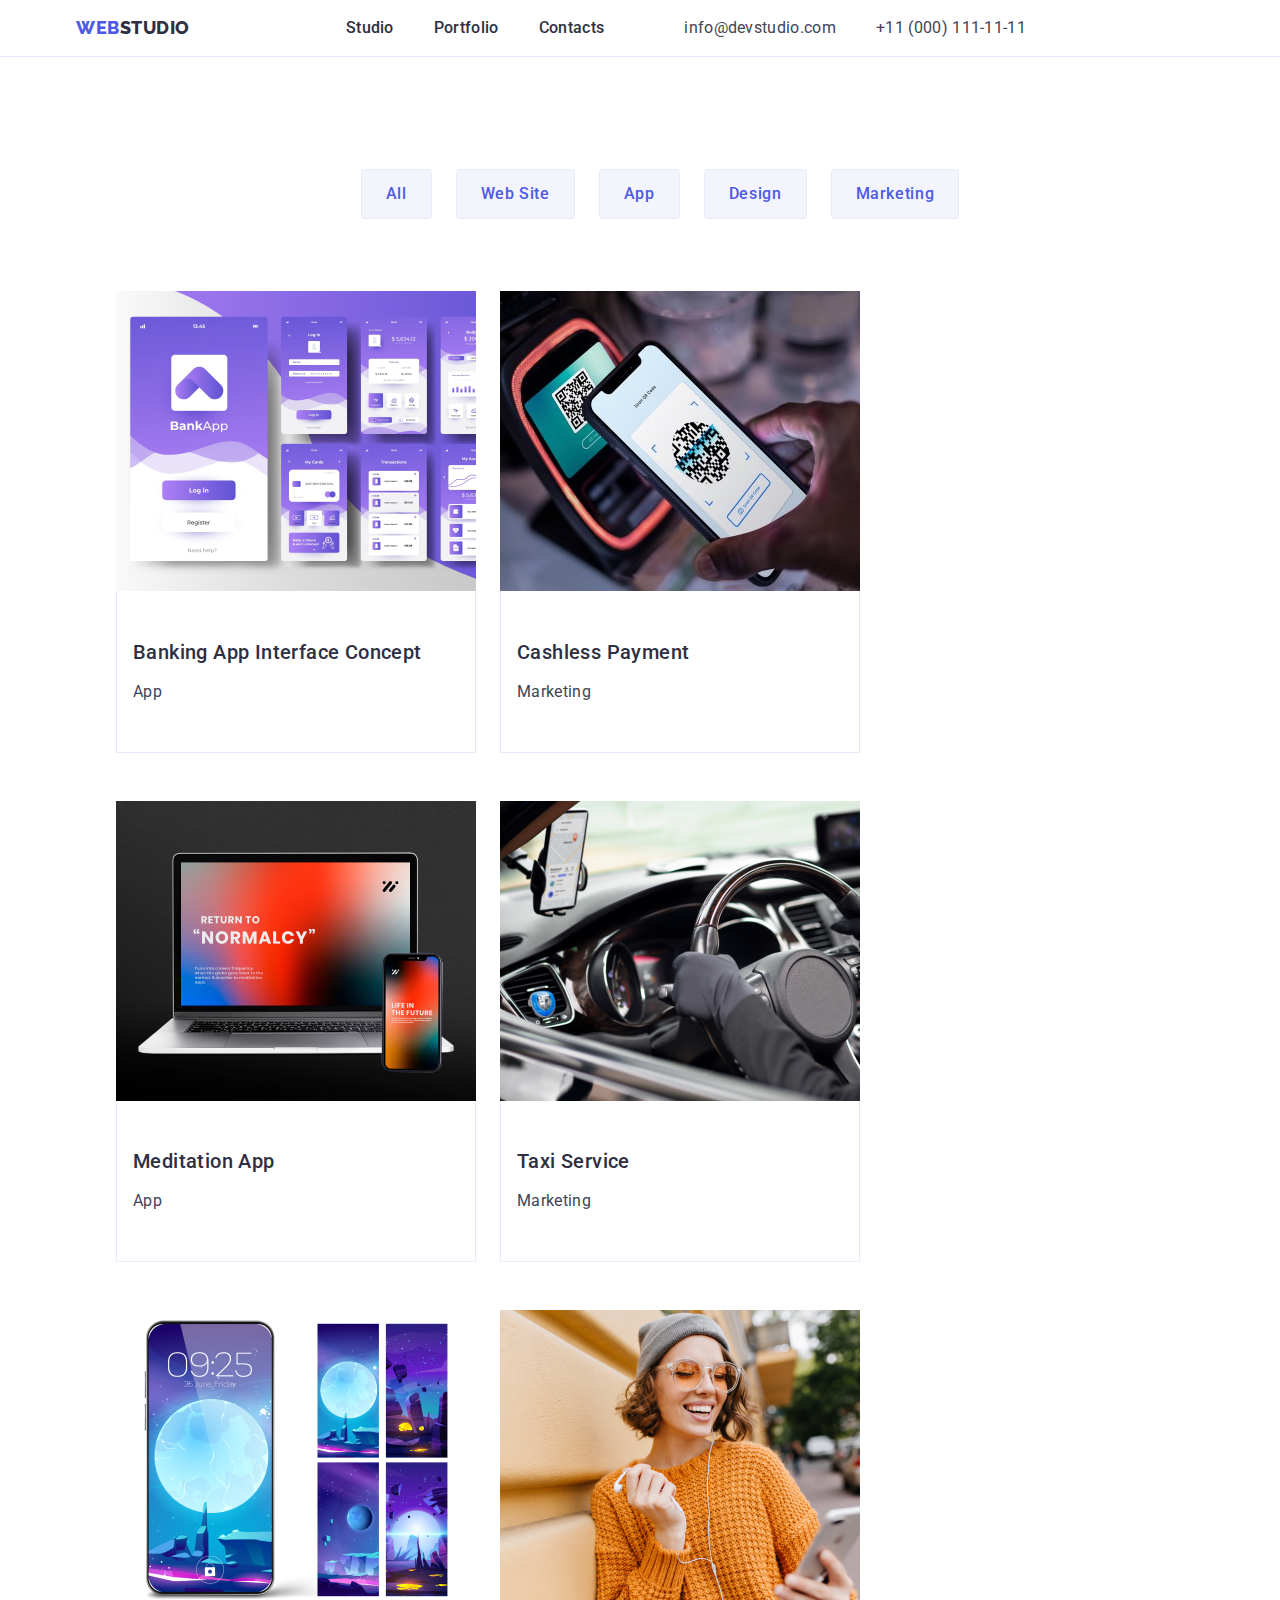
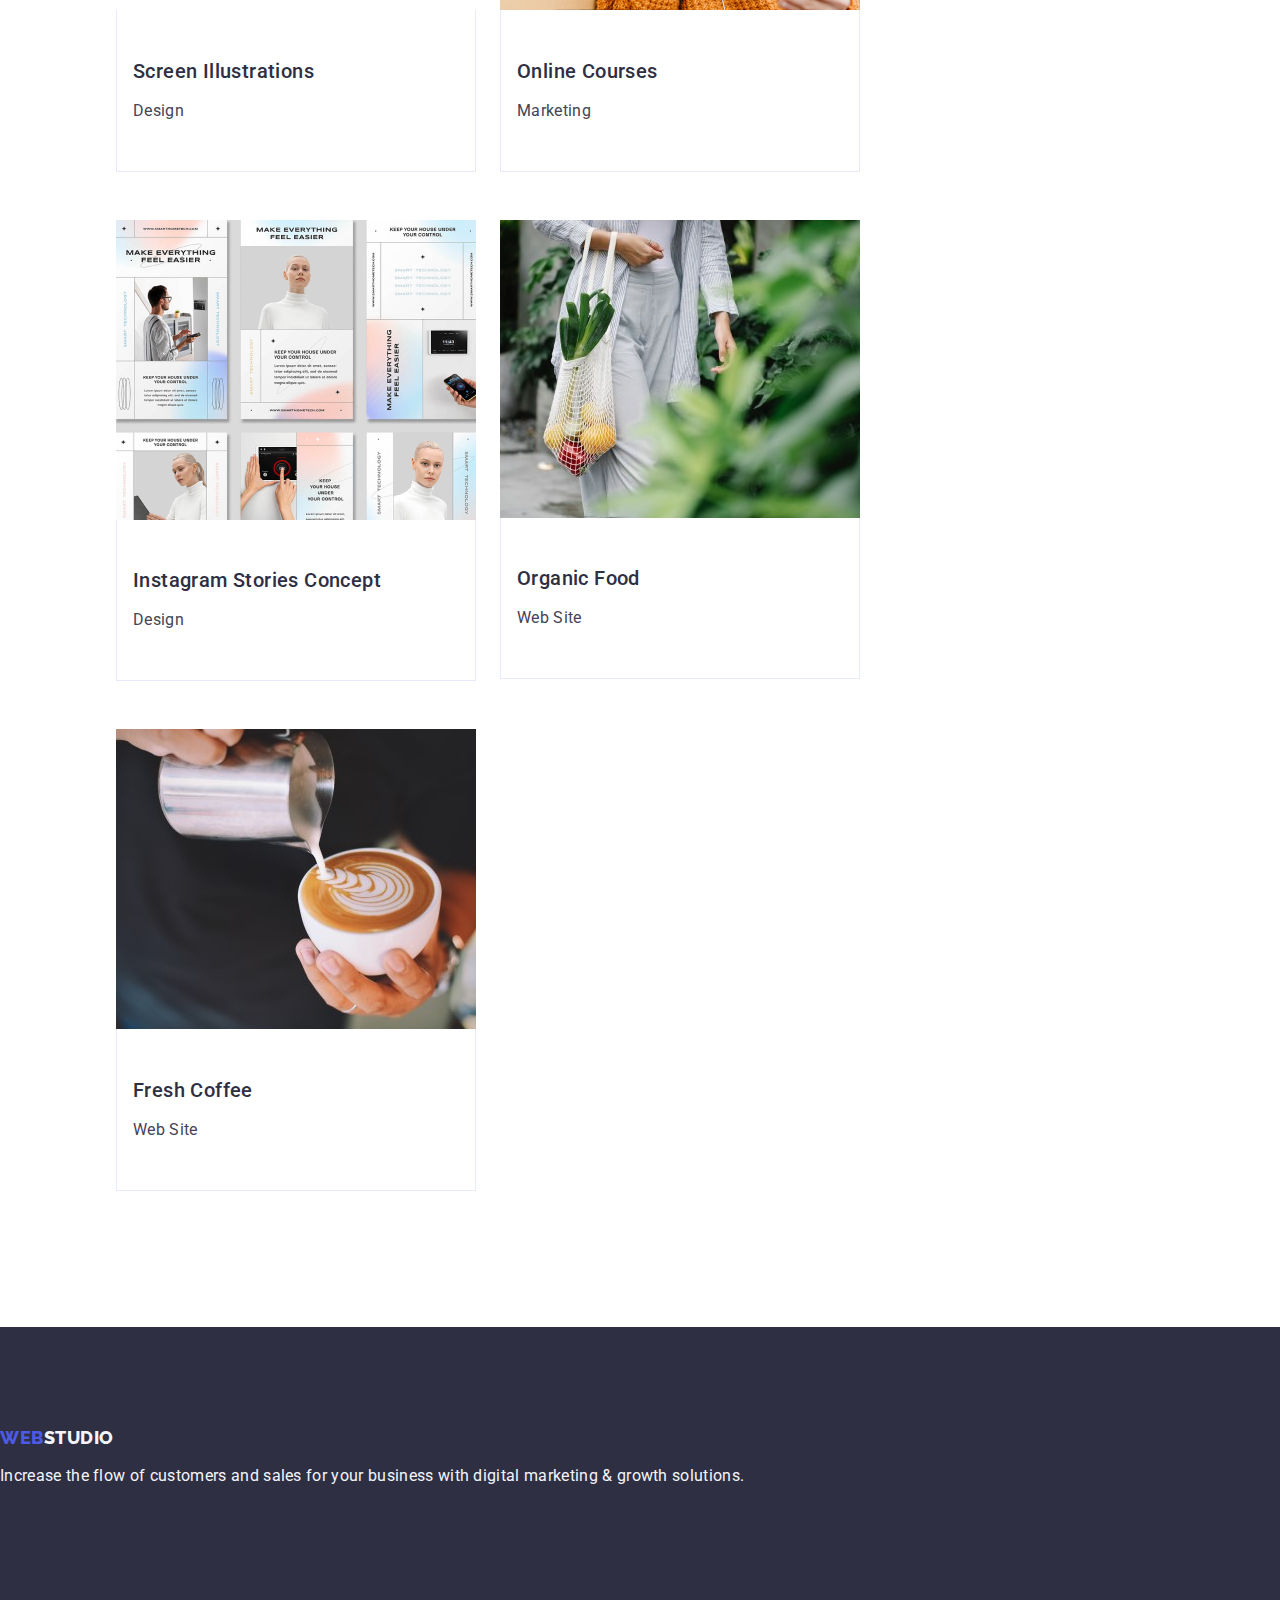
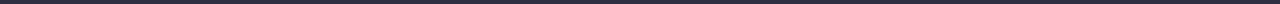
==== commit 7b8950df: "revert - after washing" ====
--- a/portfolio.html
+++ b/portfolio.html
@@ -1,116 +1,78 @@
-<!DOCTYPE html>↩
+<!DOCTYPE html>
 <html lang="en">
-  ↩
   <head>
-    ↩
     <meta charset="UTF-8" />
-    ↩
     <meta name="viewport" content="width=device-width, initial-scale=1.0" />
-    ↩
     <title>Document</title>
-    ↩
     <link rel="fonts" href="https://fonts.googleapis.com" />
-    ↩
     <link rel="fonts" href="https://fonts.gstatic.com" />
-    ↩
     <link
       href="https://fonts.googleapis.com/css?family=Raleway"
       rel="stylesheet"
     />
-    ↩
     <link
       href="https://fonts.googleapis.com/css?family=Roboto"
       rel="stylesheet"
     />
-    ↩
     <link
       rel="stylesheet"
       href="https://cdnjs.cloudflare.com/ajax/libs/modern-normalize/1.0.0/modern-normalize.min.css"
     />
-    ↩
     <link rel="stylesheet" href="css/style.css" />
-    ↩</head
-  >↩
+  </head>
   <body>
-    ↩
     <header class="header-style">
-      ↩
       <div class="div-style container">
-        ↩
         <nav class="liststyle nav-style nav-style-hwthree">
-          ↩
           <a class="logo-style link logo-style-hwthree" href="./index.html"
             >Web<span class="inside-logo">Studio</span></a
           >
-          <!-- This is the menu area -->↩
+          <!-- This is the menu area -->
           <ul class="list menu-style-hwthree">
-            ↩
             <li class="menustyle-li-hwthree">
-              ↩
               <a
                 class="link-style link menulist-linkstyle-hwthree"
                 href="./index.html"
                 >Studio</a
-              >↩
-            </li>
-            ↩
+              >
+            </li>
             <li class="menustyle-li-hwthree">
-              ↩
               <a
                 class="link-style link menulist-linkstyle-hwthree"
                 href="./portfolio.html"
                 >Portfolio</a
-              >↩
-            </li>
-            ↩
+              >
+            </li>
             <li class="menustyle-li-hwthree">
-              ↩
               <a class="link-style link menulist-linkstyle-hwthree" href=""
                 >Contacts</a
-              >↩
-            </li>
-            ↩
-          </ul>
-          ↩
+              >
+            </li>
+          </ul>
         </nav>
-        ↩
         <address class="address-style">
-          ↩
           <ul class="list address-style-hwthree">
-            ↩
             <li>
-              ↩
               <a class="contacts-color link" href="mailto:info@devstudio.com"
                 >info@devstudio.com</a
-              >↩
-            </li>
-            ↩
+              >
+            </li>
             <li>
-              ↩
               <a class="contacts-color link" href="tel:+110001111111"
                 >+11 (000) 111-11-11</a
-              >↩
-            </li>
-            ↩
-          </ul>
-          ↩
+              >
+            </li>
+          </ul>
         </address>
-        ↩
       </div>
-      ↩
     </header>
-    ↩
-    <!--This is Main,  with one section only, BUTTONS -->↩
     <main>
-      ↩
+    <!--This is Main,  with one section only, BUTTONS -->
+    <main>
       <section class="portfoliosection-hwthree">
-        ↩
         <div class="container">
-          ↩
           <h1 class="visually-hidden">This is Portfolio Header</h1>
-          ↩
           <ul class="list portfoliobuttonlist">
-            ↩
             <li class="portfoliobutton-li">
               <button
                 class="portfoliobutton-style portfoliobuttonstyle-hwthree"
@@ -119,7 +81,6 @@
                 All
               </button>
             </li>
-            ↩
             <li class="portfoliobutton-li">
               <button
                 class="portfoliobutton-style portfoliobuttonstyle-hwthree"
@@ -128,7 +89,6 @@
                 Web Site
               </button>
             </li>
-            ↩
             <li class="portfoliobutton-li">
               <button
                 class="portfoliobutton-style portfoliobuttonstyle-hwthree"
@@ -137,7 +97,6 @@
                 App
               </button>
             </li>
-            ↩
             <li class="portfoliobutton-li">
               <button
                 class="portfoliobutton-style portfoliobuttonstyle-hwthree"
@@ -146,7 +105,6 @@
                 Design
               </button>
             </li>
-            ↩
             <li class="portfoliobutton-li">
               <button
                 class="portfoliobutton-style portfoliobuttonstyle-hwthree"
@@ -155,187 +113,133 @@
                 Marketing
               </button>
             </li>
-            ↩
-          </ul>
-          <!--  Ths is the images part -->↩
+          </ul>
+          <!--  Ths is the images part -->
           <ul class="list portfolioservices-list-ul">
-            ↩
-            <li class="portfolio">
-              ↩
-              <a class="link" href=""
-                ><img src="./images/picone.jpg" alt="pic-one" width="360" />↩
-                <div class="portfoliolist-container">
-                  ↩
+            <li class="portfolio">
+              <a class="link" href=""
+                ><img src="./images/picone.jpg" alt="pic-one" width="360" />
+                <div class="portfoliolist-container">
                   <h2 class="portfolio-headers portfolioheaders-hwthree">
                     Banking App Interface Concept
                   </h2>
-                  ↩
                   <p class="portfolio-p">App</p>
-                  ↩
-                </div></a
-              >↩
-            </li>
-            ↩
-            <li class="portfolio">
-              ↩
-              <a class="link" href=""
-                ><img src="./images/pictwo.jpg" alt="pic-two" width="360" />↩
-                <div class="portfoliolist-container">
-                  ↩
+                </div>
+              </a>
+            </li>
+
+            <li class="portfolio">
+              <a class="link" href=""
+                ><img src="./images/pictwo.jpg" alt="pic-two" width="360" />
+                <div class="portfoliolist-container">
                   <h2 class="portfolio-headers portfolioheaders-hwthree">
                     Cashless Payment
                   </h2>
-                  ↩
                   <p class="portfolio-p">Marketing</p>
-                  ↩
-                </div></a
-              >↩
-            </li>
-            ↩
-            <li class="portfolio">
-              ↩
-              <a class="link" href=""
-                ><img
-                  src="./images/picthree.jpg"
-                  alt="pic-three"
-                  width="360"
-                />↩
-                <div class="portfoliolist-container">
-                  ↩
+                </div>
+              </a>
+            </li>
+
+            <li class="portfolio">
+              <a class="link" href=""
+                ><img src="./images/picthree.jpg" alt="pic-three" width="360" />
+                <div class="portfoliolist-container">
                   <h2 class="portfolio-headers portfolioheaders-hwthree">
                     Meditation App
                   </h2>
-                  ↩
+
                   <p class="portfolio-p">App</p>
-                  ↩
-                </div></a
-              >↩
-            </li>
-            ↩
-            <li class="portfolio">
-              ↩
-              <a class="link" href=""
-                ><img src="./images/picfour.jpg" alt="pic-four" width="360" />↩
-                <div class="portfoliolist-container">
-                  ↩
+                </div></a
+              >
+            </li>
+
+            <li class="portfolio">
+              <a class="link" href=""
+                ><img src="./images/picfour.jpg" alt="pic-four" width="360" />
+
+                <div class="portfoliolist-container">
                   <h2 class="portfolio-headers portfolioheaders-hwthree">
                     Taxi Service
                   </h2>
-                  ↩
+
                   <p class="portfolio-p">Marketing</p>
-                  ↩
-                </div></a
-              >↩
-            </li>
-            ↩
-            <li class="portfolio">
-              ↩
-              <a class="link" href=""
-                ><img src="./images/picfive.jpg" alt="pic-five" width="360" />↩
-                <div class="portfoliolist-container">
-                  ↩
+                </div></a
+              >
+            </li>
+
+            <li class="portfolio">
+              <a class="link" href=""
+                ><img src="./images/picfive.jpg" alt="pic-five" width="360" />
+                <div class="portfoliolist-container">
                   <h2 class="portfolio-headers portfolioheaders-hwthree">
                     Screen Illustrations
                   </h2>
-                  ↩
                   <p class="portfolio-p">Design</p>
-                  ↩
-                </div></a
-              >↩
-            </li>
-            ↩
-            <li class="portfolio">
-              ↩
-              <a class="link" href=""
-                ><img src="./images/picsix.jpg" alt="pic-six" width="360" />↩
-                <div class="portfoliolist-container">
-                  ↩
+                </div></a
+              >
+            </li>
+
+            <li class="portfolio">
+              <a class="link" href=""
+                ><img src="./images/picsix.jpg" alt="pic-six" width="360" />
+                <div class="portfoliolist-container">
                   <h2 class="portfolio-headers portfolioheaders-hwthree">
                     Online Courses
                   </h2>
-                  ↩
+
                   <p class="portfolio-p">Marketing</p>
-                  ↩
-                </div></a
-              >↩
-            </li>
-            ↩
-            <li class="portfolio">
-              ↩
-              <a class="link" href=""
-                ><img
-                  src="./images/picseven.jpg"
-                  alt="pic-seven"
-                  width="360"
-                />↩
-                <div class="portfoliolist-container">
-                  ↩
+                </div></a
+              >
+            </li>
+            <li class="portfolio">
+              <a class="link" href=""
+                ><img src="./images/picseven.jpg" alt="pic-seven" width="360" />
+                <div class="portfoliolist-container">
                   <h2 class="portfolio-headers portfolioheaders-hwthree">
                     Instagram Stories Concept
                   </h2>
-                  ↩
+
                   <p class="portfolio-p">Design</p>
-                  ↩
-                </div></a
-              >↩
-            </li>
-            ↩
-            <li class="portfolio">
-              ↩
-              <a class="link" href=""
-                ><img
-                  src="./images/piceight.jpg"
-                  alt="pic-eight"
-                  width="360"
-                />↩
-                <div class="portfoliolist-container">
-                  ↩
+                </div></a
+              >
+            </li>
+            <li class="portfolio">
+              <a class="link" href=""
+                ><img src="./images/piceight.jpg" alt="pic-eight" width="360" />
+                <div class="portfoliolist-container">
                   <h2 class="portfolio-headers portfolioheaders-hwthree">
                     Organic Food
                   </h2>
-                  ↩
+
                   <p class="portfolio-p">Web Site</p>
-                  ↩
-                </div></a
-              >↩
-            </li>
-            ↩
-            <li class="portfolio">
-              ↩
-              <a class="link" href=""
-                ><img src="./images/picnine.jpg" alt="pic-nine" width="360" />↩
-                <div class="portfoliolist-container">
-                  ↩
+                </div></a
+              >
+            </li>
+            <li class="portfolio">
+              <a class="link" href=""
+                ><img src="./images/picnine.jpg" alt="pic-nine" width="360" />
+                <div class="portfoliolist-container">
                   <h2 class="portfolio-headers portfolioheaders-hwthree">
                     Fresh Coffee
                   </h2>
-                  ↩
+
                   <p class="portfolio-p">Web Site</p>
-                  ↩
-                </div></a
-              >↩
-            </li>
-            ↩
-          </ul>
-          ↩
+                </div></a
+              >
+            </li>
+          </ul>
         </div>
-        ↩
       </section>
-      ↩
     </main>
-    <!--This is footer-->↩
+    <!--This is footer-->
     <footer class="footer-style">
-      ↩
       <a class="logo-style link" href="./index.html"
         >Web<span class="footerinside-logo">Studio</span></a
-      >↩
+      >
       <p class="footer-paragraph">
         Increase the flow of customers and sales for your business with digital
         marketing & growth solutions.
       </p>
-      ↩
     </footer>
-    ↩
   </body>
-  ↩
-</html>
+</html>